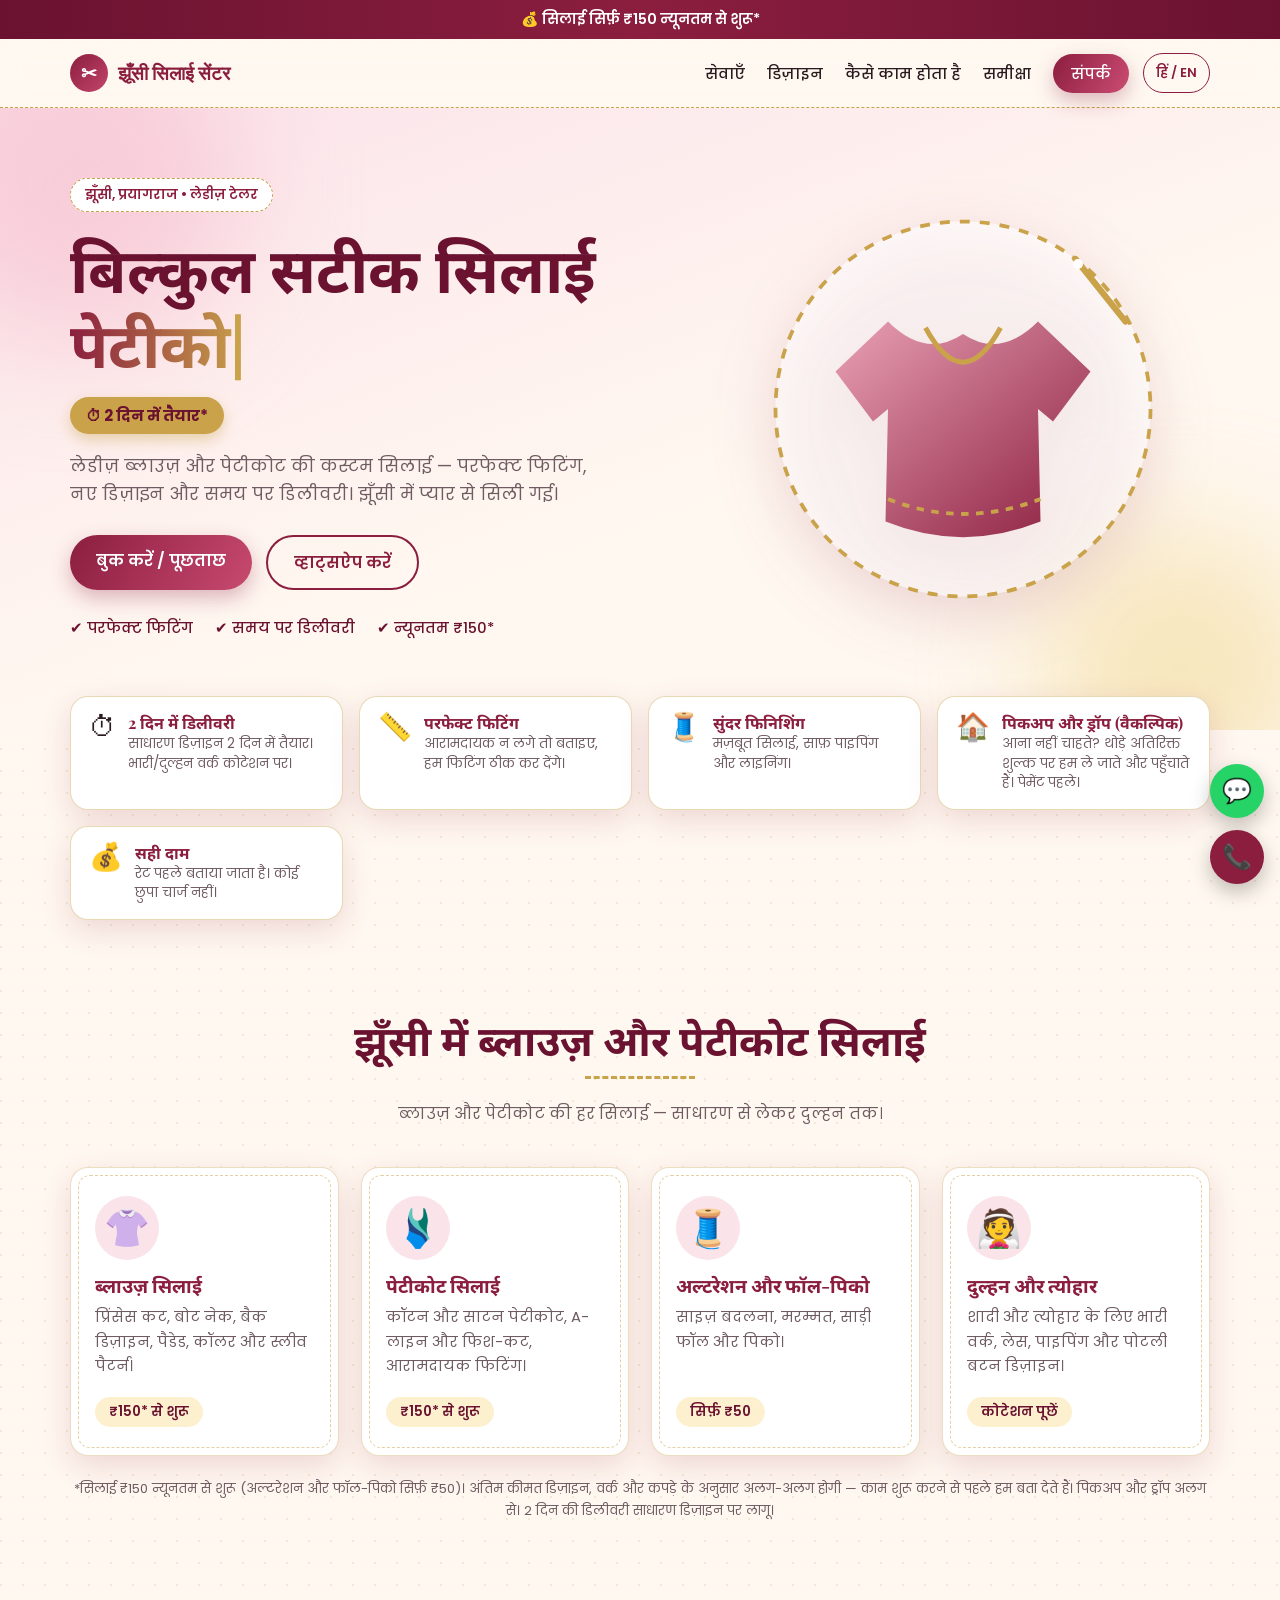
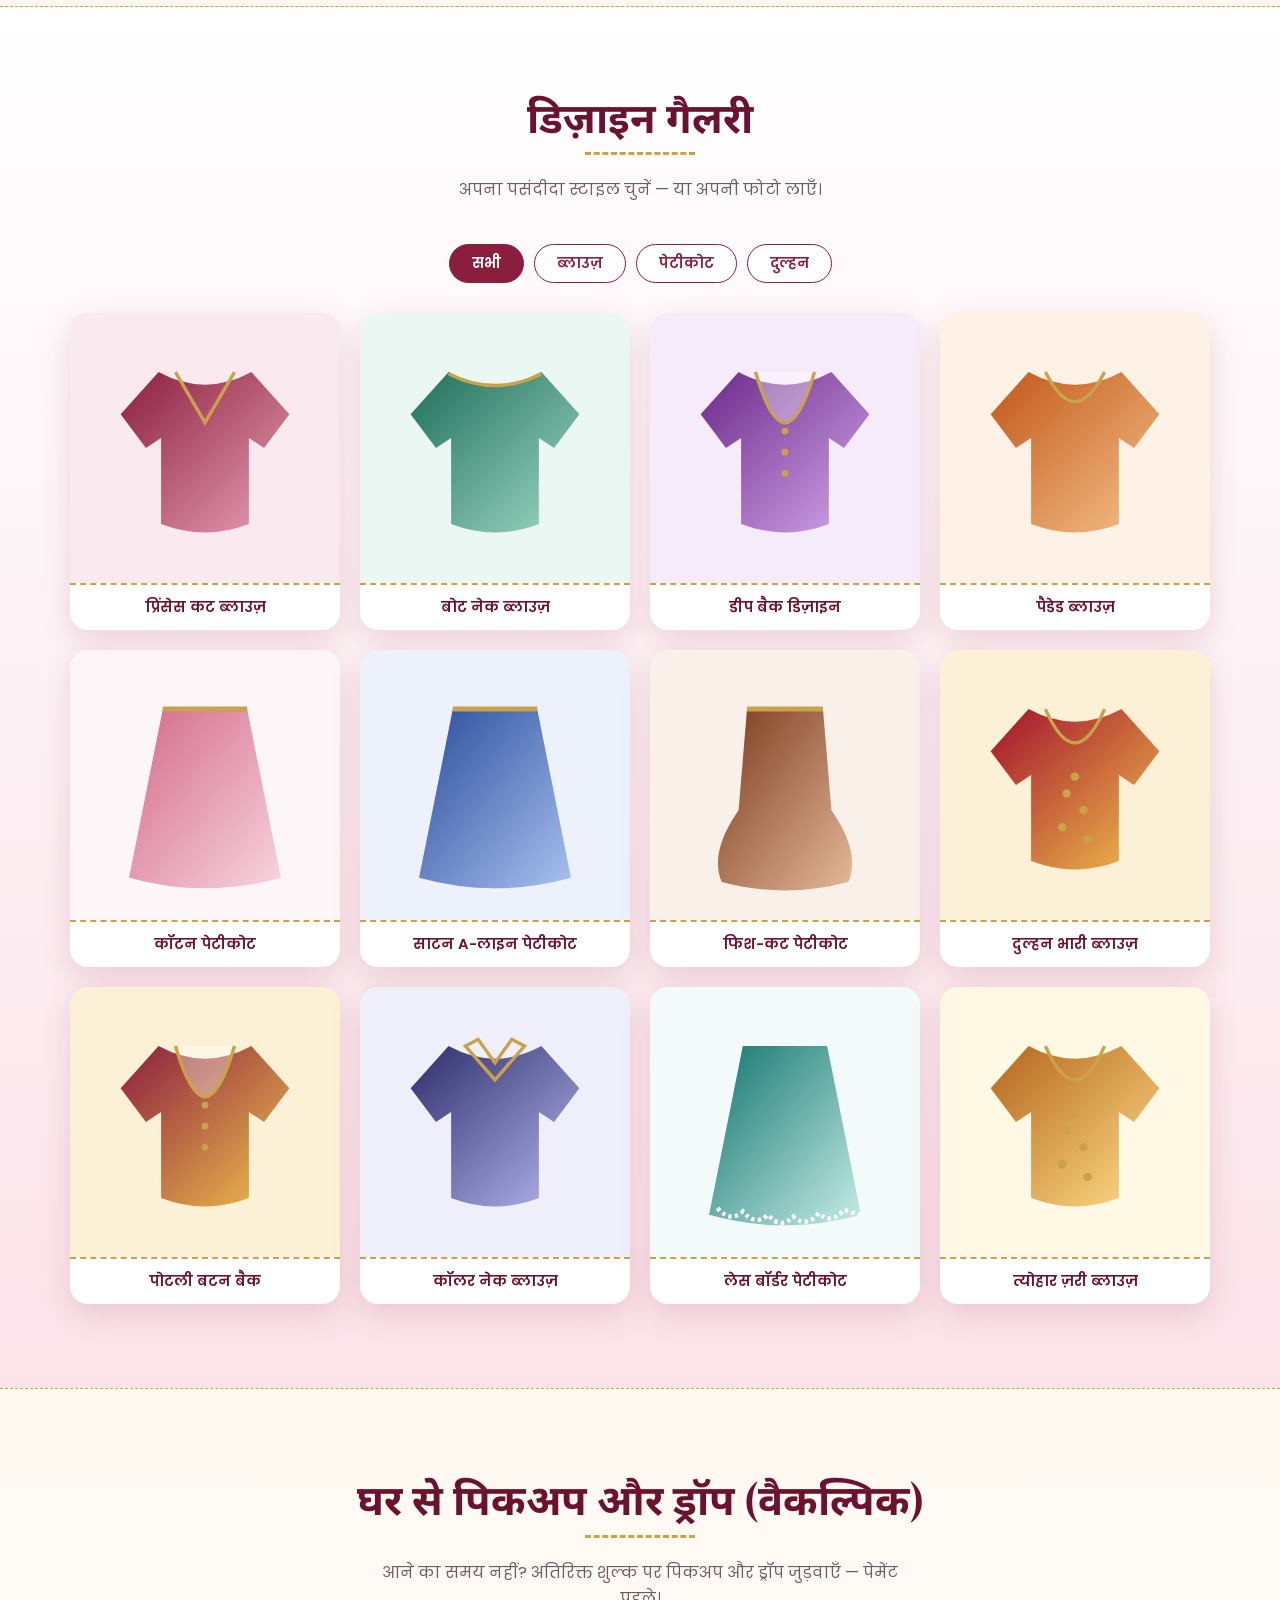
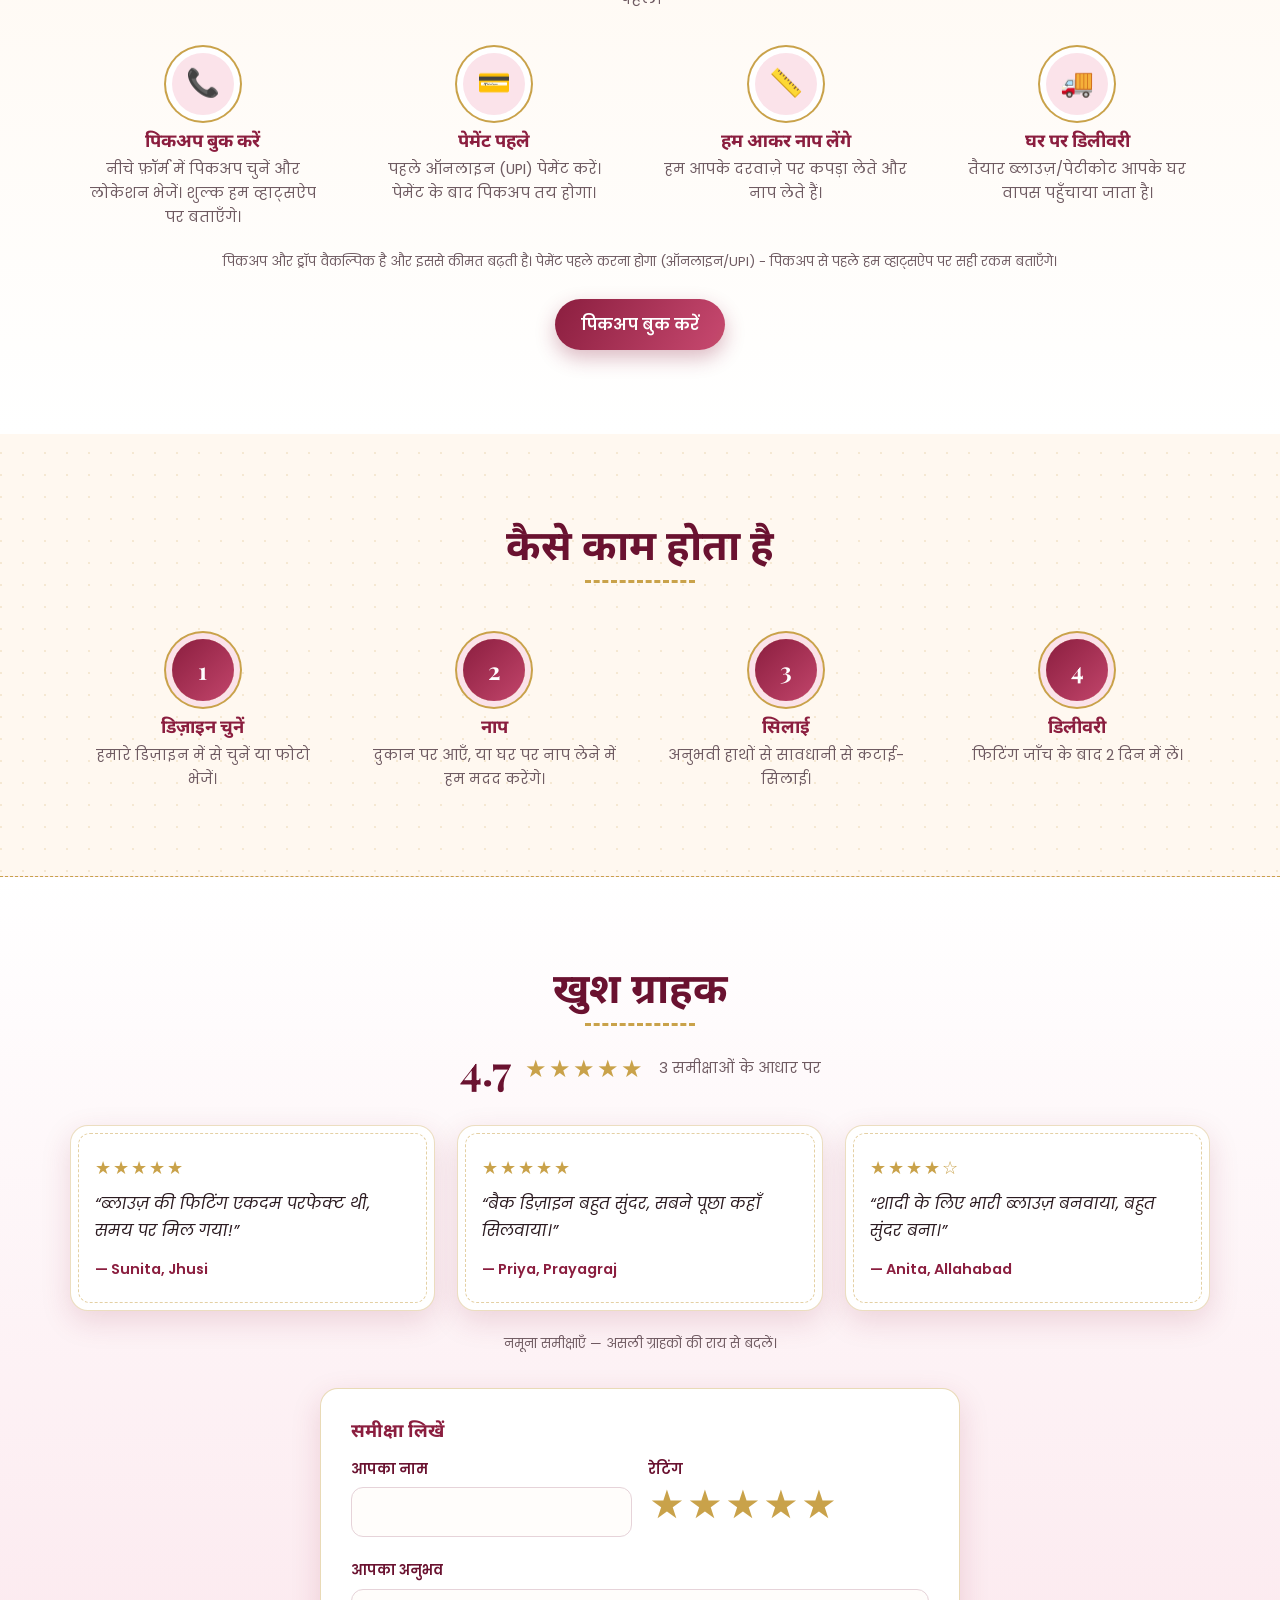
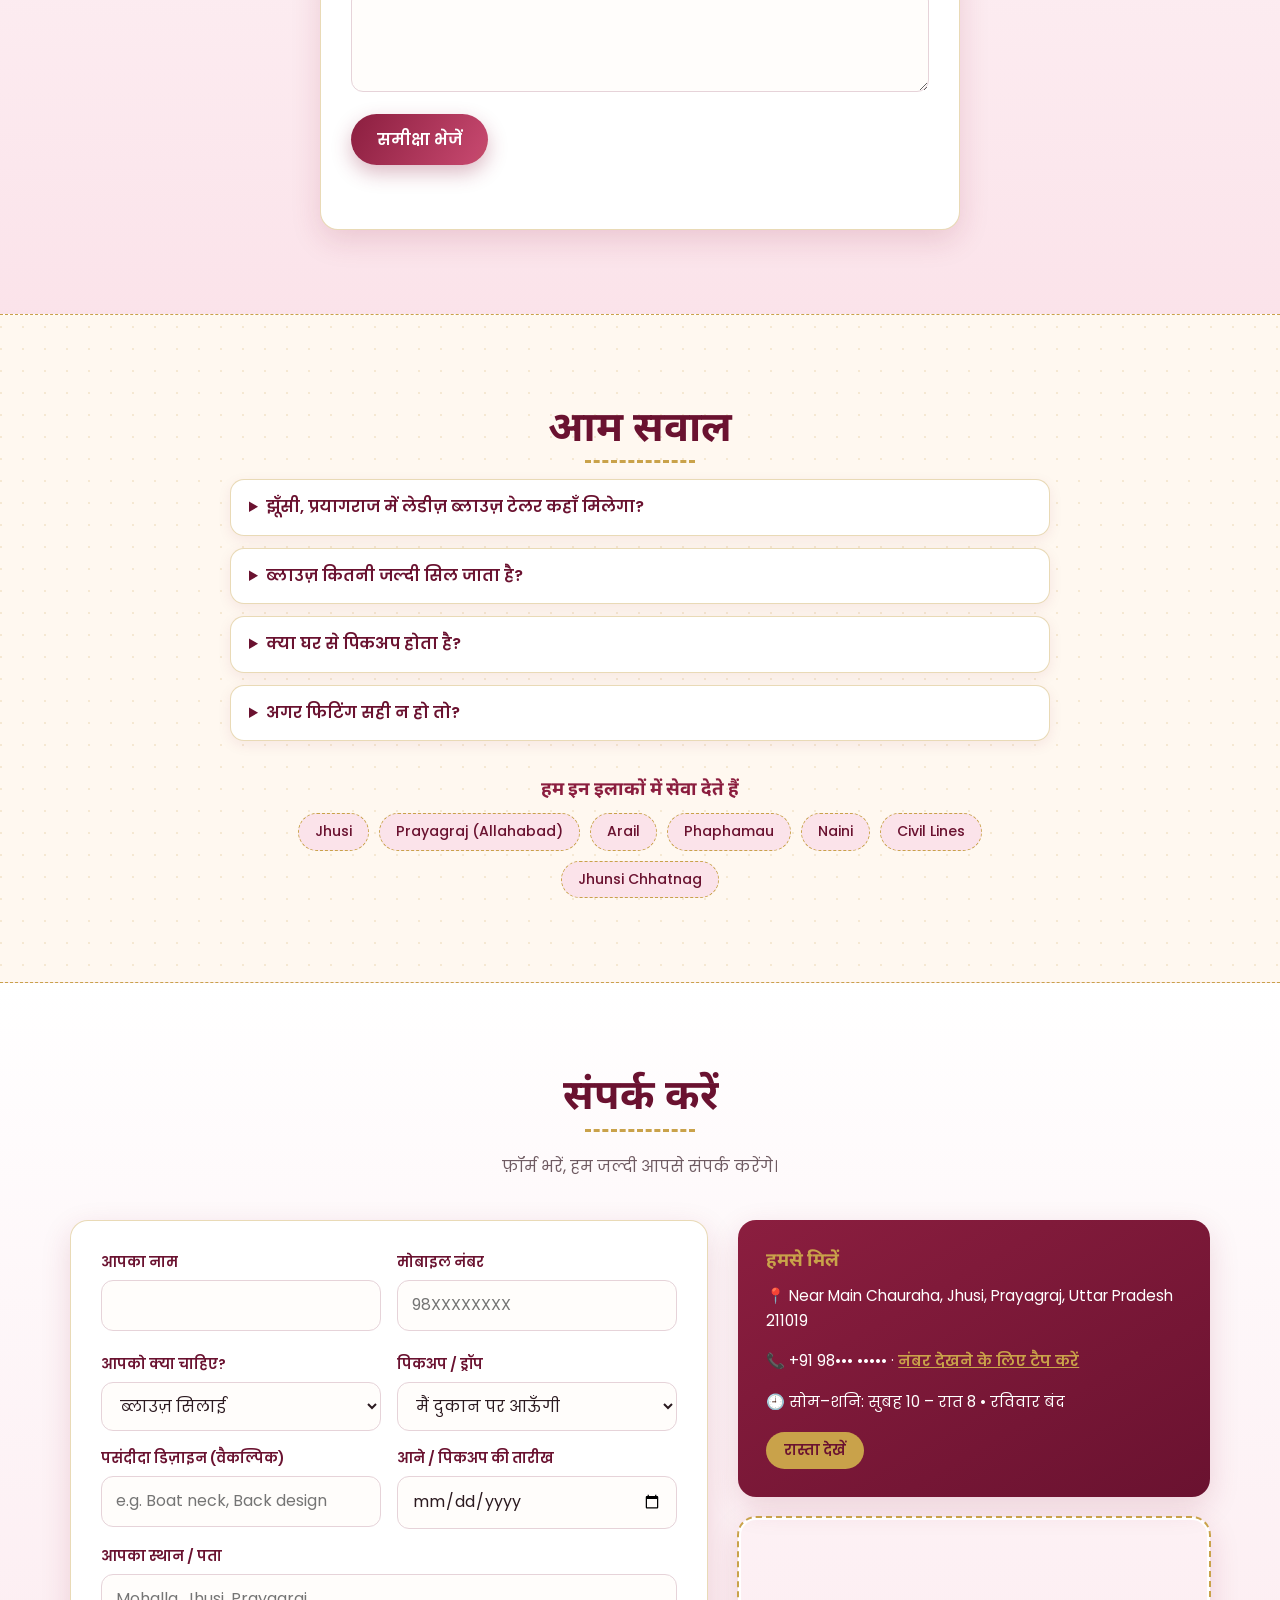
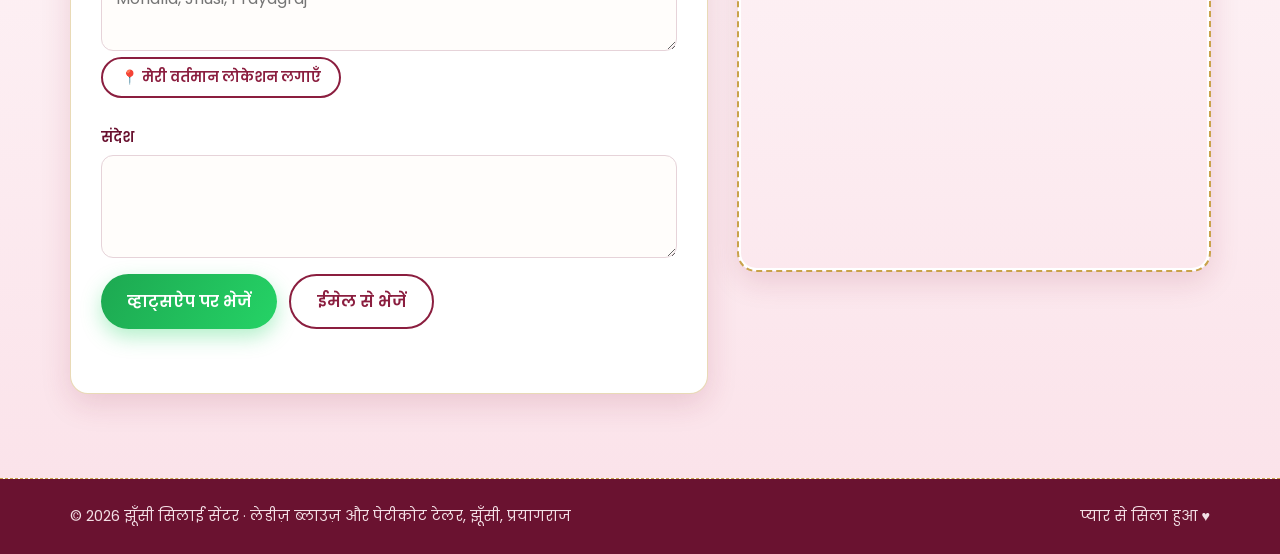
==== index.html @ 4e15ce43 "init" ====
<!doctype html>
<html lang="en">
<head>
<meta charset="utf-8">
<meta name="viewport" content="width=device-width, initial-scale=1">
<title>Ladies Blouse &amp; Petticoat Tailor in Jhusi, Prayagraj | 2-Day Delivery – Jhusi Silai Centre</title>
<meta name="description" content="Jhusi Silai Centre – ladies blouse and petticoat stitching in Jhusi, Prayagraj (Allahabad). Perfect fitting, latest designs, 2-day delivery on regular orders, optional home pickup and drop. झूँसी में ब्लाउज़ सिलाई।">
<meta name="keywords" content="ladies tailor Jhusi, blouse stitching Jhusi, petticoat stitching Prayagraj, silai centre Jhusi, blouse silai Prayagraj, झूँसी टेलर, ब्लाउज़ सिलाई प्रयागराज">
<!-- TODO: after hosting, replace https://YOUR-SITE.example with your real https address (here, in sitemap.xml, robots.txt and the JSON-LD below) -->
<link rel="canonical" href="https://YOUR-SITE.example/">
<link rel="alternate" hreflang="en" href="https://YOUR-SITE.example/">
<link rel="alternate" hreflang="hi" href="https://YOUR-SITE.example/">
<link rel="alternate" hreflang="x-default" href="https://YOUR-SITE.example/">
<meta name="geo.region" content="IN-UP">
<meta name="geo.placename" content="Jhusi, Prayagraj">
<meta name="geo.position" content="25.4358;81.9450">
<meta name="ICBM" content="25.4358, 81.9450">
<meta name="theme-color" content="#8b1e3f">
<meta property="og:type" content="website">
<meta property="og:locale" content="en_IN">
<meta property="og:title" content="Ladies Blouse &amp; Petticoat Tailor in Jhusi, Prayagraj – 2-Day Delivery">
<meta property="og:description" content="Perfect-fit blouse and petticoat stitching in Jhusi, Prayagraj. See designs and contact us.">
<meta property="og:url" content="https://YOUR-SITE.example/">
<meta name="twitter:card" content="summary">
<link rel="icon" href="data:image/svg+xml,%3Csvg xmlns='http://www.w3.org/2000/svg' viewBox='0 0 100 100'%3E%3Ctext y='.9em' font-size='90'%3E✂%3C/text%3E%3C/svg%3E">

<!-- Structured data for Google local results. Deliberately has NO phone number. Update address/geo/url. -->
<script type="application/ld+json">
{
  "@context": "https://schema.org",
  "@type": "Tailor",
  "name": "Jhusi Silai Centre",
  "description": "Ladies blouse and petticoat stitching, alteration and bridal blouses in Jhusi, Prayagraj. 2-day delivery on regular orders.",
  "url": "https://YOUR-SITE.example/",
  "address": {
    "@type": "PostalAddress",
    "streetAddress": "Near Main Chauraha, Jhusi",
    "addressLocality": "Prayagraj",
    "addressRegion": "Uttar Pradesh",
    "postalCode": "211019",
    "addressCountry": "IN"
  },
  "geo": { "@type": "GeoCoordinates", "latitude": 25.4358, "longitude": 81.9450 },
  "areaServed": ["Jhusi", "Prayagraj", "Allahabad", "Arail", "Phaphamau", "Naini"],
  "priceRange": "₹₹",
  "openingHoursSpecification": [{
    "@type": "OpeningHoursSpecification",
    "dayOfWeek": ["Monday", "Tuesday", "Wednesday", "Thursday", "Friday", "Saturday"],
    "opens": "10:00", "closes": "20:00"
  }],
  "makesOffer": [
    { "@type": "Offer", "itemOffered": { "@type": "Service", "name": "Ladies blouse stitching" } },
    { "@type": "Offer", "itemOffered": { "@type": "Service", "name": "Petticoat stitching" } },
    { "@type": "Offer", "itemOffered": { "@type": "Service", "name": "Blouse alteration" } }
  ]
}
</script>

<link rel="preconnect" href="https://fonts.googleapis.com">
<link rel="preconnect" href="https://fonts.gstatic.com" crossorigin>
<link href="https://fonts.googleapis.com/css2?family=Noto+Sans+Devanagari:wght@400;600;700&family=Playfair+Display:wght@600;700&family=Poppins:wght@400;500;600&display=swap" rel="stylesheet">
<link rel="stylesheet" href="css/style.css">
</head>
<body>

<div class="announce" id="announce" aria-live="polite"><span id="announceText"></span></div>

<header class="site-header" id="top">
  <div class="container nav">
    <a href="#top" class="brand"><span class="brand-icon">✂</span><span data-config="name">Jhusi Silai Centre</span></a>
    <nav class="menu" id="menu" aria-label="Main">
      <a href="#services" data-i18n="nav_services">Services</a>
      <a href="#designs" data-i18n="nav_designs">Designs</a>
      <a href="#process" data-i18n="nav_process">How it works</a>
      <a href="#reviews" data-i18n="nav_reviews">Reviews</a>
      <a href="#contact" class="btn btn-small" data-i18n="nav_contact">Contact</a>
    </nav>
    <button class="lang-toggle" id="langToggle" aria-label="Change language">हिं / EN</button>
    <button class="burger" id="burger" aria-label="Menu" aria-expanded="false"><span></span><span></span><span></span></button>
  </div>
</header>

<main>
<!-- HERO -->
<section class="hero">
  <div class="blob b1"></div><div class="blob b2"></div>
  <div class="container hero-grid">
    <div class="hero-text reveal">
      <p class="eyebrow" data-i18n="hero_eyebrow">Jhusi, Prayagraj • Ladies Tailor</p>
      <h1><span data-i18n="hero_title">Perfectly stitched</span><br><span class="typed-wrap"><span id="typed" class="typed"></span><span class="caret">|</span></span></h1>
      <p class="badge" data-i18n="hero_badge">⏱ Ready in 2 days*</p>
      <p class="lead" data-i18n="hero_lead">Custom ladies blouses and petticoats with perfect fitting, trendy designs and on-time delivery — stitched with love in Jhusi.</p>
      <div class="cta-row">
        <a href="#contact" class="btn" data-i18n="cta_enquire">Book / Enquire</a>
        <a href="#contact" class="btn btn-ghost" data-wa data-i18n="cta_wa">WhatsApp us</a>
      </div>
      <ul class="trust">
        <li>✔ <span data-i18n="trust1">Perfect fitting</span></li>
        <li>✔ <span data-i18n="trust2">On-time delivery</span></li>
        <li>✔ <span data-i18n="trust3">Minimum ₹150*</span></li>
      </ul>
    </div>
    <div class="hero-art reveal" aria-hidden="true">
      <svg viewBox="0 0 320 320" class="hero-svg">
        <defs><linearGradient id="hg" x1="0" y1="0" x2="1" y2="1"><stop offset="0" stop-color="#e8a0b4"/><stop offset="1" stop-color="#8b1e3f"/></linearGradient></defs>
        <circle cx="160" cy="160" r="150" fill="#fff" opacity=".6"/>
        <circle cx="160" cy="160" r="150" fill="none" stroke="#c9a24a" stroke-width="3" stroke-dasharray="8 8"/>
        <path d="M100 90 Q130 120 160 100 Q190 120 220 90 L262 130 L232 170 L220 160 L222 250 Q160 275 98 250 L100 160 L88 170 L58 130 Z" fill="url(#hg)"/>
        <path d="M130 95 Q160 150 190 95" fill="none" stroke="#c9a24a" stroke-width="4"/>
        <path d="M100 232 Q160 256 222 232" fill="none" stroke="#c9a24a" stroke-width="3" stroke-dasharray="6 6"/>
        <g class="needle"><line x1="250" y1="40" x2="290" y2="90" stroke="#c9a24a" stroke-width="5" stroke-linecap="round"/><circle cx="252" cy="44" r="4" fill="#fff"/></g>
      </svg>
    </div>
  </div>
</section>

<!-- PROMISES -->
<section class="promises" aria-label="Our promises">
  <div class="container">
    <div class="promise-grid" id="promiseGrid"></div>
  </div>
</section>

<!-- SERVICES -->
<section id="services" class="section">
  <div class="container">
    <h2 class="section-title reveal" data-i18n="services_title">Blouse &amp; Petticoat Stitching in Jhusi</h2>
    <p class="section-sub reveal" data-i18n="services_sub">Everything for your blouse and petticoat — from simple to bridal.</p>
    <div class="cards" id="servicesGrid"></div>
    <p class="note reveal" data-i18n="price_note">*Indicative prices; final price depends on design and fabric. 2-day delivery applies to regular designs.</p>
  </div>
</section>

<!-- DESIGNS -->
<section id="designs" class="section alt">
  <div class="container">
    <h2 class="section-title reveal" data-i18n="designs_title">Design Showcase</h2>
    <p class="section-sub reveal" data-i18n="designs_sub">Pick a style you love — or bring your own picture.</p>
    <div class="filters reveal" role="tablist">
      <button class="chip active" data-filter="all" data-i18n="f_all">All</button>
      <button class="chip" data-filter="blouse" data-i18n="f_blouse">Blouse</button>
      <button class="chip" data-filter="petticoat" data-i18n="f_petti">Petticoat</button>
      <button class="chip" data-filter="bridal" data-i18n="f_bridal">Bridal</button>
    </div>
    <div class="gallery" id="gallery"></div>
  </div>
</section>

<!-- PICKUP & DROP -->
<section id="pickup-section" class="section pickup-sec">
  <div class="container">
    <h2 class="section-title reveal" data-i18n="pickup_title">Pickup &amp; Drop at Your Home (Optional)</h2>
    <p class="section-sub reveal" data-i18n="pickup_sub">No time to visit? Add pickup &amp; drop for an extra charge — payment first.</p>
    <div class="steps" id="pickupSteps"></div>
    <p class="note reveal" id="pickupNote"></p>
    <p class="center reveal"><a href="#contact" class="btn" data-pickup-cta data-i18n="pickup_cta">Book pickup</a></p>
  </div>
</section>

<!-- PROCESS -->
<section id="process" class="section">
  <div class="container">
    <h2 class="section-title reveal" data-i18n="process_title">How it works</h2>
    <div class="steps">
      <div class="step reveal"><span>1</span><h3 data-i18n="p1_t">Choose design</h3><p data-i18n="p1_d">Select from our designs or share a photo.</p></div>
      <div class="step reveal"><span>2</span><h3 data-i18n="p2_t">Measurement</h3><p data-i18n="p2_d">Visit us, or we guide you for home measurement.</p></div>
      <div class="step reveal"><span>3</span><h3 data-i18n="p3_t">Stitching</h3><p data-i18n="p3_d">Careful cutting and stitching by experienced hands.</p></div>
      <div class="step reveal"><span>4</span><h3 data-i18n="p4_t">Delivery</h3><p data-i18n="p4_d">Collect in 2 days after a final fitting check.</p></div>
    </div>
  </div>
</section>

<!-- REVIEWS -->
<section id="reviews" class="section alt">
  <div class="container">
    <h2 class="section-title reveal" data-i18n="reviews_title">Happy Customers</h2>
    <div class="rating-summary reveal" id="ratingSummary" aria-live="polite"></div>
    <div class="cards three" id="reviewsGrid"></div>
    <p class="note reveal" id="sampleNote" data-i18n="sample_note">Sample reviews — replace with real customer feedback.</p>

    <form id="reviewForm" class="form review-form reveal" novalidate>
      <h3 class="full" data-i18n="rv_title">Write a review</h3>
      <div class="field"><label for="rvName" data-i18n="l_name">Your name</label><input id="rvName" name="name" autocomplete="name"><small class="err"></small></div>
      <div class="field"><span class="lbl" id="rvRatingLbl" data-i18n="rv_rating">Rating</span>
        <div class="star-input" role="radiogroup" aria-labelledby="rvRatingLbl">
          <input type="radio" name="rating" id="st5" value="5" checked><label for="st5" title="5">★</label>
          <input type="radio" name="rating" id="st4" value="4"><label for="st4" title="4">★</label>
          <input type="radio" name="rating" id="st3" value="3"><label for="st3" title="3">★</label>
          <input type="radio" name="rating" id="st2" value="2"><label for="st2" title="2">★</label>
          <input type="radio" name="rating" id="st1" value="1"><label for="st1" title="1">★</label>
        </div></div>
      <div class="field full"><label for="rvText" data-i18n="rv_text">Your experience</label><textarea id="rvText" name="text" rows="3"></textarea><small class="err"></small></div>
      <input class="hp" type="text" name="website" tabindex="-1" autocomplete="off" aria-hidden="true">
      <div class="form-actions full"><button type="submit" class="btn" data-i18n="rv_send">Submit review</button></div>
      <p class="status full" id="rvStatus" role="status" aria-live="polite"></p>
    </form>
  </div>
</section>

<!-- FAQ + AREAS -->
<section id="faq" class="section">
  <div class="container narrow">
    <h2 class="section-title reveal" data-i18n="faq_title">Common Questions</h2>
    <div id="faqList"></div>
    <h3 class="areas-title reveal" data-i18n="areas_title">Areas we serve</h3>
    <div class="areas" id="areas"></div>
  </div>
</section>

<!-- CONTACT -->
<section id="contact" class="section alt">
  <div class="container">
    <h2 class="section-title reveal" data-i18n="contact_title">Contact Us</h2>
    <p class="section-sub reveal" data-i18n="contact_sub">Fill the form and we will get back to you quickly.</p>
    <div class="contact-grid">
      <form id="enquiry" class="form reveal" novalidate>
        <div class="field"><label for="name" data-i18n="l_name">Your name</label><input id="name" name="name" required autocomplete="name"><small class="err"></small></div>
        <div class="field"><label for="phone" data-i18n="l_phone">Mobile number</label><input id="phone" name="phone" type="tel" inputmode="numeric" maxlength="10" placeholder="98XXXXXXXX" required autocomplete="tel-national"><small class="err"></small></div>
        <div class="field"><label for="service" data-i18n="l_service">What do you need?</label>
          <select id="service" name="service">
            <option value="Blouse" data-i18n="o_blouse">Blouse stitching</option>
            <option value="Petticoat" data-i18n="o_petti">Petticoat stitching</option>
            <option value="Blouse + Petticoat" data-i18n="o_both">Blouse + Petticoat</option>
            <option value="Alteration" data-i18n="o_alt">Alteration</option>
            <option value="Bridal" data-i18n="o_bridal">Bridal / Festive</option>
          </select></div>
        <div class="field"><label for="pickup" data-i18n="l_pickup">Pickup / drop</label>
          <select id="pickup" name="pickup">
            <option value="Visit the shop" data-i18n="pk_shop">I will visit the shop</option>
            <option value="Pickup & drop at home" data-i18n="pk_home">Pickup &amp; drop at my home (extra charge)</option>
          </select>
          <small class="hint pk-notice" id="pkNotice" data-i18n="pk_notice" hidden></small></div>
        <div class="field"><label for="design" data-i18n="l_design">Design you like (optional)</label><input id="design" name="design" placeholder="e.g. Boat neck, Back design"></div>
        <div class="field"><label for="date" data-i18n="l_date">Preferred visit / pickup date</label><input id="date" name="date" type="date"></div>
        <div class="field full"><label for="address" data-i18n="l_addr">Your location / address</label>
          <textarea id="address" name="address" rows="2" placeholder="Mohalla, Jhusi, Prayagraj"></textarea>
          <button type="button" class="btn btn-ghost btn-small" id="geoBtn" data-i18n="geo_btn">📍 Use my current location</button>
          <small id="geoStatus" class="hint"></small><small class="err"></small></div>
        <div class="field full"><label for="msg" data-i18n="l_msg">Message</label><textarea id="msg" name="message" rows="3"></textarea></div>
        <input class="hp" type="text" name="website" tabindex="-1" autocomplete="off" aria-hidden="true">
        <div class="form-actions full">
          <button type="button" class="btn wa" id="sendWa" data-i18n="send_wa">Send on WhatsApp</button>
          <button type="submit" class="btn btn-ghost" id="sendMail" data-i18n="send_mail">Send by Email</button>
        </div>
        <p id="formStatus" class="status" role="status" aria-live="polite"></p>
      </form>

      <aside class="info reveal">
        <div class="info-card">
          <h3 data-i18n="visit_us">Visit us</h3>
          <p>📍 <span data-config="address"></span></p>
          <p>📞 <button type="button" class="reveal-btn" id="revealBtn"><span id="phoneMask"></span> · <u data-i18n="tap_reveal">Tap to reveal</u></button></p>
          <p id="revealed" hidden></p>
          <p>🕘 <span data-i18n="hours">Mon–Sat: 10 AM – 8 PM • Sunday closed</span></p>
          <a class="btn btn-small" data-config-dir target="_blank" rel="noopener" href="#" data-i18n="directions">Get directions</a>
        </div>
        <div class="map"><iframe id="mapFrame" title="Map of Jhusi, Prayagraj" loading="lazy" referrerpolicy="no-referrer-when-downgrade" allowfullscreen></iframe></div>
      </aside>
    </div>
  </div>
</section>
</main>

<footer class="footer">
  <div class="container foot">
    <p>© <span id="year"></span> <span data-config="name">Jhusi Silai Centre</span> · <span data-i18n="foot_loc">Ladies blouse &amp; petticoat tailor, Jhusi, Prayagraj</span></p>
    <p data-i18n="foot_tag">Stitched with love ♥</p>
  </div>
</footer>

<div class="float-actions">
  <a href="#contact" data-wa class="fab fab-wa" aria-label="WhatsApp"><span aria-hidden="true">💬</span><b class="fab-t" data-i18n="fab_wa">WhatsApp</b></a>
  <a href="#contact" data-tel class="fab fab-call" aria-label="Call"><span aria-hidden="true">📞</span><b class="fab-t" data-i18n="fab_call">Call</b></a>
</div>

<div class="lightbox" id="lightbox" aria-hidden="true"><button class="lb-close" aria-label="Close">×</button><div class="lb-body" id="lbBody"></div><p id="lbCap"></p><a href="#contact" class="btn" id="lbCta" data-i18n="lb_cta">I want this design</a></div>

<script src="content.js"></script>
<script src="js/i18n.js"></script>
<script src="js/main.js"></script>
</body>
</html>
---- css/style.css ----
:root{
  --maroon:#8b1e3f; --maroon-d:#6a1230; --gold:#c9a24a; --cream:#fff8f0; --pink:#fbe3ea; --ink:#2b1a20; --muted:#6f5b62; --card:#fff;
  --shadow:0 10px 30px rgba(139,30,63,.15); --r:18px;
}
*{box-sizing:border-box;margin:0;padding:0}
html{scroll-behavior:smooth;scroll-padding-top:76px}
body{font-family:'Poppins','Noto Sans Devanagari',sans-serif;color:var(--ink);background:var(--cream);line-height:1.65;overflow-x:hidden;
  background-image:radial-gradient(circle at 1px 1px,rgba(201,162,74,.18) 1px,transparent 0);background-size:22px 22px}
h1,h2,h3{font-family:'Playfair Display','Noto Sans Devanagari',serif;line-height:1.2}
a{color:var(--maroon)}
.container{width:min(1140px,100% - 32px);margin-inline:auto}
img,svg{max-width:100%}

/* header */
.site-header{position:sticky;top:0;z-index:50;background:rgba(255,248,240,.75);backdrop-filter:blur(14px);-webkit-backdrop-filter:blur(14px);border-bottom:1px dashed var(--gold)}
.nav{display:flex;align-items:center;gap:14px;height:68px}
.brand{display:flex;align-items:center;gap:10px;text-decoration:none;font-family:'Playfair Display',serif;font-weight:700;font-size:1.2rem;color:var(--maroon);margin-right:auto}
.brand-icon{display:grid;place-items:center;width:38px;height:38px;border-radius:50%;background:linear-gradient(135deg,var(--maroon),#c2456b);color:#fff;transition:transform .6s}
.brand:hover .brand-icon{transform:rotate(360deg)}
.menu{display:flex;align-items:center;gap:22px}
.menu a{text-decoration:none;color:var(--ink);font-weight:500;font-size:.95rem;position:relative}
.menu a:not(.btn)::after{content:"";position:absolute;left:0;bottom:-4px;height:2px;width:0;background:var(--gold);transition:width .3s}
.menu a:not(.btn):hover::after{width:100%}
.lang-toggle{border:1.5px solid var(--maroon);background:transparent;color:var(--maroon);font:600 .8rem 'Poppins',sans-serif;padding:6px 12px;border-radius:99px;cursor:pointer;transition:.25s}
.lang-toggle:hover{background:var(--maroon);color:#fff}
.burger{display:none;background:none;border:0;width:40px;height:40px;cursor:pointer;flex-direction:column;justify-content:center;gap:5px;align-items:center}
.burger span{width:24px;height:2.5px;background:var(--maroon);border-radius:2px}

/* buttons */
.btn{display:inline-block;border:0;cursor:pointer;text-decoration:none;font:600 1rem 'Poppins','Noto Sans Devanagari',sans-serif;color:#fff;padding:13px 26px;border-radius:99px;
  background:linear-gradient(120deg,var(--maroon),#c2456b,var(--gold),var(--maroon));background-size:300% 100%;box-shadow:0 8px 20px rgba(139,30,63,.3);transition:transform .25s,background-position .6s,box-shadow .25s}
.btn:hover{transform:translateY(-3px);background-position:100% 0;box-shadow:0 12px 26px rgba(139,30,63,.38)}
.btn:focus-visible,.chip:focus-visible,.tile:focus-visible,input:focus-visible,select:focus-visible,textarea:focus-visible{outline:3px solid var(--gold);outline-offset:2px}
.btn-small{padding:8px 18px;font-size:.88rem}
.btn-ghost{background:transparent;color:var(--maroon);border:2px solid var(--maroon);box-shadow:none}
.btn-ghost:hover{background:var(--maroon);color:#fff}
.btn.wa{background:linear-gradient(120deg,#1da851,#25d366);box-shadow:0 8px 20px rgba(37,211,102,.35)}

/* hero */
.hero{position:relative;padding:70px 0 90px;overflow:hidden;background:linear-gradient(160deg,var(--pink),var(--cream) 60%)}
.blob{position:absolute;border-radius:50%;filter:blur(60px);opacity:.5;animation:float 9s ease-in-out infinite}
.b1{width:320px;height:320px;background:#f4b4c8;top:-80px;left:-80px}
.b2{width:280px;height:280px;background:#f0d58a;bottom:-80px;right:-40px;animation-delay:-4s}
.hero-grid{position:relative;display:grid;grid-template-columns:1.1fr .9fr;gap:40px;align-items:center}
.eyebrow{display:inline-block;background:#fff;border:1px dashed var(--gold);color:var(--maroon);font-weight:600;font-size:.82rem;padding:5px 14px;border-radius:99px;margin-bottom:18px}
.hero h1{font-size:clamp(2.2rem,5.5vw,3.9rem);color:var(--maroon-d)}
.typed-wrap{background:linear-gradient(90deg,var(--maroon),var(--gold));-webkit-background-clip:text;background-clip:text;color:transparent;display:inline-block;min-height:1.25em}
.caret{color:var(--gold);animation:blink 1s steps(1) infinite;-webkit-text-fill-color:var(--gold)}
.lead{margin:18px 0 26px;color:var(--muted);font-size:1.08rem;max-width:520px}
.cta-row{display:flex;flex-wrap:wrap;gap:14px}
.trust{list-style:none;display:flex;flex-wrap:wrap;gap:8px 22px;margin-top:26px;font-size:.92rem;font-weight:500;color:var(--maroon-d)}
.hero-art{display:grid;place-items:center}
.hero-svg{width:min(400px,100%);filter:drop-shadow(0 20px 30px rgba(139,30,63,.25));animation:float 6s ease-in-out infinite}
.needle{transform-origin:270px 65px;animation:stitch 2.4s ease-in-out infinite}

/* sections */
.section{padding:84px 0}
.section.alt{background:linear-gradient(180deg,#fff,var(--pink));border-block:1px dashed var(--gold)}
.section-title{font-size:clamp(1.8rem,4vw,2.6rem);text-align:center;color:var(--maroon-d);position:relative;padding-bottom:16px}
.section-title::after{content:"";display:block;width:110px;margin:12px auto 0;border-top:3px dashed var(--gold)}
.section-sub{text-align:center;color:var(--muted);margin:6px auto 40px;max-width:560px}
.note{text-align:center;color:var(--muted);font-size:.82rem;margin-top:22px}

.cards{display:grid;grid-template-columns:repeat(auto-fit,minmax(230px,1fr));gap:22px}
.cards.three{grid-template-columns:repeat(auto-fit,minmax(260px,1fr));margin-top:36px}
.card{background:var(--card);border-radius:var(--r);padding:28px 24px;box-shadow:var(--shadow);border:1px solid rgba(201,162,74,.35);transition:transform .35s,box-shadow .35s;position:relative}
.card::before{content:"";position:absolute;inset:7px;border:1.5px dashed rgba(201,162,74,.5);border-radius:calc(var(--r) - 6px);pointer-events:none}
.card:hover{transform:translateY(-8px) rotate(-.6deg);box-shadow:0 18px 40px rgba(139,30,63,.25)}
.card-ico{font-size:2.3rem;width:64px;height:64px;display:grid;place-items:center;border-radius:50%;background:var(--pink);margin-bottom:14px}
.card h3{font-size:1.2rem;color:var(--maroon);margin-bottom:8px}
.card p{color:var(--muted);font-size:.93rem}
.price{display:inline-block;margin-top:14px;font-weight:600;color:var(--maroon-d);background:#fdf0cf;padding:4px 14px;border-radius:99px;font-size:.85rem}
.quote p{font-style:italic;color:var(--ink);font-size:1rem}
.quote cite{display:block;margin-top:14px;color:var(--maroon);font-weight:600;font-style:normal;font-size:.9rem}

/* gallery */
.filters{display:flex;justify-content:center;flex-wrap:wrap;gap:10px;margin-bottom:30px}
.chip{border:1.5px solid var(--maroon);background:#fff;color:var(--maroon);padding:8px 22px;border-radius:99px;font:600 .9rem 'Poppins','Noto Sans Devanagari',sans-serif;cursor:pointer;transition:.25s}
.chip:hover{transform:translateY(-2px)}
.chip.active{background:var(--maroon);color:#fff}
.gallery{display:grid;grid-template-columns:repeat(auto-fill,minmax(220px,1fr));gap:20px}
.tile{border:0;background:#fff;border-radius:var(--r);overflow:hidden;cursor:pointer;box-shadow:var(--shadow);padding:0;text-align:center;transition:transform .35s,box-shadow .35s;font-family:inherit}
.tile:hover{transform:translateY(-8px) scale(1.03);box-shadow:0 20px 40px rgba(139,30,63,.28)}
.tile.hide{display:none}
.art{overflow:hidden;aspect-ratio:1}
.art svg{width:100%;height:100%;display:block;transition:transform .5s}
.tile:hover .art svg{transform:scale(1.12) rotate(2deg)}
.cap{display:block;padding:12px 10px;font-weight:600;font-size:.92rem;color:var(--maroon-d);border-top:2px dashed var(--gold)}

.steps{display:grid;grid-template-columns:repeat(auto-fit,minmax(220px,1fr));gap:26px;margin-top:40px;counter-reset:s}
.step{text-align:center;padding:0 10px;position:relative}
.step span{display:grid;place-items:center;margin:0 auto 14px;width:62px;height:62px;border-radius:50%;background:linear-gradient(135deg,var(--maroon),#c2456b);color:#fff;font:700 1.5rem 'Playfair Display',serif;box-shadow:0 0 0 6px var(--pink),0 0 0 8px var(--gold)}
.step h3{color:var(--maroon);font-size:1.15rem;margin-bottom:6px}
.step p{color:var(--muted);font-size:.92rem}

/* contact */
.contact-grid{display:grid;grid-template-columns:1.15fr .85fr;gap:30px;align-items:start}
.form{display:grid;grid-template-columns:1fr 1fr;gap:16px;background:#fff;padding:30px;border-radius:var(--r);box-shadow:var(--shadow);border:1px solid rgba(201,162,74,.4)}
.field{display:flex;flex-direction:column;gap:6px;min-width:0}
.full{grid-column:1/-1}
label{font-weight:600;font-size:.88rem;color:var(--maroon-d)}
input,select,textarea{font:inherit;padding:11px 14px;border:1.5px solid #e6d3d9;border-radius:12px;background:#fffdfb;color:var(--ink);transition:border-color .2s,box-shadow .2s;width:100%}
input:focus,select:focus,textarea:focus{border-color:var(--maroon);box-shadow:0 0 0 4px rgba(139,30,63,.12);outline:none}
.field.bad input{border-color:#c0392b}
.err{color:#c0392b;font-size:.78rem;min-height:0}
.hint{color:var(--muted);font-size:.78rem;word-break:break-all}
#geoBtn{align-self:flex-start}
.form-actions{display:flex;flex-wrap:wrap;gap:12px}
.status{grid-column:1/-1;font-weight:500;font-size:.92rem;min-height:1.2em}
.status.ok{color:#1b7a3d}.status.bad{color:#c0392b}
.info{display:grid;gap:20px}
.info-card{background:linear-gradient(150deg,var(--maroon),var(--maroon-d));color:#fff;border-radius:var(--r);padding:28px;box-shadow:var(--shadow)}
.info-card h3{margin-bottom:12px;color:var(--gold)}
.info-card p{margin-bottom:8px;font-size:.95rem}
.info-card a{color:#fff}
.info-card .btn{margin-top:10px;background:var(--gold);color:var(--maroon-d);box-shadow:none}
.map{border-radius:var(--r);overflow:hidden;box-shadow:var(--shadow);border:3px solid #fff;outline:2px dashed var(--gold);outline-offset:-1px;aspect-ratio:4/3}
.map iframe{width:100%;height:100%;border:0}

.footer{background:var(--maroon-d);color:#f3dfe5;padding:26px 0;font-size:.9rem}
.foot{display:flex;flex-wrap:wrap;justify-content:space-between;gap:8px}

/* floating buttons */
.float-actions{position:fixed;right:16px;bottom:16px;display:flex;flex-direction:column;gap:12px;z-index:40}
.fab{width:54px;height:54px;border-radius:50%;display:grid;place-items:center;font-size:1.5rem;text-decoration:none;box-shadow:0 8px 20px rgba(0,0,0,.25);transition:transform .25s}
.fab:hover{transform:scale(1.12)}
.fab-wa{background:#25d366;animation:pulse 2.2s infinite}
.fab-call{background:var(--maroon)}

/* lightbox */
.lightbox{position:fixed;inset:0;z-index:100;background:rgba(43,26,32,.82);display:none;flex-direction:column;align-items:center;justify-content:center;gap:14px;padding:20px;backdrop-filter:blur(6px)}
.lightbox.open{display:flex;animation:fade .25s}
.lb-body{width:min(420px,86vw);aspect-ratio:1;border-radius:var(--r);overflow:hidden;border:4px solid #fff;background:#fff;animation:pop .3s}
.lb-body svg{width:100%;height:100%}
#lbCap{color:#fff;font-weight:600;font-size:1.1rem}
.lb-close{position:absolute;top:16px;right:20px;font-size:2.4rem;line-height:1;background:none;border:0;color:#fff;cursor:pointer}

/* reveal */
.reveal{opacity:0;transform:translateY(28px);transition:opacity .7s ease,transform .7s ease}
.reveal.in{opacity:1;transform:none}

@keyframes float{50%{transform:translateY(-16px)}}
@keyframes blink{50%{opacity:0}}
@keyframes stitch{0%,100%{transform:rotate(0) translate(0)}50%{transform:rotate(-10deg) translate(-14px,14px)}}
@keyframes pulse{0%{box-shadow:0 0 0 0 rgba(37,211,102,.6)}70%{box-shadow:0 0 0 16px rgba(37,211,102,0)}100%{box-shadow:0 0 0 0 rgba(37,211,102,0)}}
@keyframes fade{from{opacity:0}}
@keyframes pop{from{transform:scale(.85);opacity:0}}

@media (max-width:860px){
  .hero-grid,.contact-grid{grid-template-columns:1fr}
  .hero-art{order:-1}.hero-svg{width:min(260px,70%)}
  .hero{padding:40px 0 60px}
  .burger{display:flex}
  .menu{position:absolute;top:68px;left:0;right:0;flex-direction:column;gap:0;background:var(--cream);border-bottom:2px dashed var(--gold);max-height:0;overflow:hidden;transition:max-height .35s;padding:0 20px}
  .menu.open{max-height:360px;padding:12px 20px 20px}
  .menu a{padding:10px 0;width:100%}
  .menu .btn{text-align:center;margin-top:6px}
  .section{padding:60px 0}
}
@media (max-width:560px){
  .form{grid-template-columns:1fr;padding:22px}
  .gallery{grid-template-columns:repeat(2,1fr);gap:12px}
  .cap{font-size:.8rem}
  .brand{font-size:1.02rem}
}
@media (prefers-reduced-motion:reduce){
  *,*::before,*::after{animation:none!important;transition:none!important;scroll-behavior:auto!important}
  .reveal{opacity:1;transform:none}
}

/* ===== v2 additions ===== */
.announce{background:linear-gradient(90deg,var(--maroon-d),var(--maroon),var(--maroon-d));color:#fff;text-align:center;font-weight:600;font-size:.88rem;padding:8px 16px;min-height:38px;display:flex;align-items:center;justify-content:center}
.announce[hidden]{display:none}
#announceText{opacity:0;transform:translateY(6px);transition:opacity .35s,transform .35s}
#announceText.show{opacity:1;transform:none}
.badge{display:inline-block;margin-top:14px;background:var(--gold);color:var(--maroon-d);font-weight:700;padding:6px 16px;border-radius:99px;font-size:.95rem;box-shadow:0 6px 14px rgba(201,162,74,.4);animation:pulse-g 2.4s infinite}
@keyframes pulse-g{50%{transform:scale(1.05)}}
.promises{margin-top:-34px;position:relative;z-index:5;padding-bottom:10px}
.promise-grid{display:grid;grid-template-columns:repeat(auto-fit,minmax(220px,1fr));gap:16px}
.promise{display:flex;gap:12px;align-items:flex-start;background:#fff;border-radius:var(--r);padding:16px 18px;box-shadow:var(--shadow);border:1px solid rgba(201,162,74,.4)}
.p-ico{font-size:1.7rem;line-height:1}
.promise h3{font-size:1rem;color:var(--maroon);margin-bottom:2px}
.promise p{font-size:.84rem;color:var(--muted);line-height:1.45}
.stars{color:var(--gold);letter-spacing:2px;font-size:1.1rem;margin-bottom:8px}
.art img{width:100%;height:100%;object-fit:cover;display:block;transition:transform .5s}
.tile:hover .art img{transform:scale(1.12)}
.lb-body img{width:100%;height:100%;object-fit:cover}
.narrow{width:min(820px,100% - 32px)}
.faq{background:#fff;border:1px solid rgba(201,162,74,.4);border-radius:14px;padding:14px 18px;margin-bottom:12px;box-shadow:0 4px 14px rgba(139,30,63,.08)}
.faq summary{cursor:pointer;font-weight:600;color:var(--maroon-d)}
.faq p{margin-top:8px;color:var(--muted);font-size:.93rem}
.areas-title{text-align:center;color:var(--maroon);margin:36px 0 14px}
.areas{display:flex;flex-wrap:wrap;gap:10px;justify-content:center}
.area{background:var(--pink);border:1px dashed var(--gold);color:var(--maroon-d);padding:6px 16px;border-radius:99px;font-size:.88rem;font-weight:500}
.review-form{max-width:640px;margin:34px auto 0}
.review-form h3{color:var(--maroon)}
.hp{position:absolute!important;left:-9999px;width:1px;height:1px;opacity:0}
.reveal-btn{background:none;border:0;color:#fff;font:inherit;cursor:pointer;padding:0;text-align:left}
.reveal-btn u{color:var(--gold);font-weight:600}
@media (max-width:860px){.promises{margin-top:-20px}.menu{top:106px}}

/* pickup & drop */
.pickup-sec{background:linear-gradient(180deg,var(--cream),#fff)}
.step-ico{font-size:1.7rem}
.center{text-align:center;margin-top:26px}
.step .step-ico{display:grid;place-items:center;margin:0 auto 14px;width:62px;height:62px;border-radius:50%;background:var(--pink);box-shadow:0 0 0 6px #fff,0 0 0 8px var(--gold);color:inherit;font:inherit;font-size:1.7rem}

.pk-notice{color:var(--maroon-d);background:#fdf0cf;border:1px dashed var(--gold);border-radius:10px;padding:8px 12px;font-size:.8rem}

/* service cards: equal height, price pinned to the bottom edge of every card */
#servicesGrid .card{display:flex;flex-direction:column}
#servicesGrid .card p{margin-bottom:18px}
#servicesGrid .card .price{margin-top:auto;align-self:flex-start}

/* ===== mobile polish ===== */
.fab-t{display:none}
.lang-toggle{min-height:40px}
.reveal-btn{min-height:40px;padding:6px 0}
@media (max-width:860px){
  .menu{top:100%}
  /* bottom action bar instead of floating bubbles that cover text */
  .float-actions{left:0;right:0;bottom:0;flex-direction:row;gap:0;padding-bottom:env(safe-area-inset-bottom,0px);background:#fff;box-shadow:0 -6px 20px rgba(139,30,63,.2)}
  .fab{flex:1;width:auto;height:54px;border-radius:0;font-size:1.15rem;gap:8px;grid-auto-flow:column;box-shadow:none;animation:none;color:#fff;font-weight:600}
  .fab-t{display:inline;font:600 .95rem 'Poppins','Noto Sans Devanagari',sans-serif}
  .fab:hover{transform:none}
  body{padding-bottom:64px}
  .hero-text,.lead{max-width:100%}
  .cta-row .btn{flex:1 1 140px;text-align:center}
  .form-actions .btn{flex:1 1 100%;text-align:center}
  #geoBtn{width:100%;text-align:center}
}
@media (max-width:420px){
  .container{width:calc(100% - 28px)}
  .section{padding:48px 0}
  .section-title{font-size:1.6rem}
  .hero h1{font-size:2rem}
  .brand span:last-child{max-width:130px;line-height:1.15}
  .announce{font-size:.8rem;padding:7px 12px}
  .promise-grid{grid-template-columns:1fr}
  .gallery{gap:10px}
  .card{padding:22px 18px}
  .lb-close{top:10px;right:14px}
}
.menu a.btn{color:#fff}
@media (max-width:860px){
  .fab{display:flex;justify-content:center;align-items:center}
}

/* ratings */
.rating-summary{display:flex;flex-wrap:wrap;align-items:center;justify-content:center;gap:6px 14px;margin:6px auto 0}
.rating-summary .avg{font:700 2.6rem 'Playfair Display',serif;color:var(--maroon-d);line-height:1}
.rating-summary .avg-stars{color:var(--gold);font-size:1.5rem;letter-spacing:2px}
.rating-summary .avg-n{color:var(--muted);font-size:.92rem}
.lbl{font-weight:600;font-size:.88rem;color:var(--maroon-d)}
.star-input{display:inline-flex;flex-direction:row-reverse;justify-content:flex-end;gap:2px;align-self:flex-start}
.star-input input{position:absolute;opacity:0;width:1px;height:1px}
.star-input label{font-size:2.1rem;line-height:1;color:#dccdd2;cursor:pointer;padding:2px 3px;transition:color .15s,transform .15s}
.star-input input:checked ~ label,.star-input label:hover,.star-input label:hover ~ label{color:var(--gold)}
.star-input label:hover{transform:scale(1.15)}
.star-input input:focus-visible + label{outline:3px solid var(--gold);outline-offset:2px;border-radius:6px}
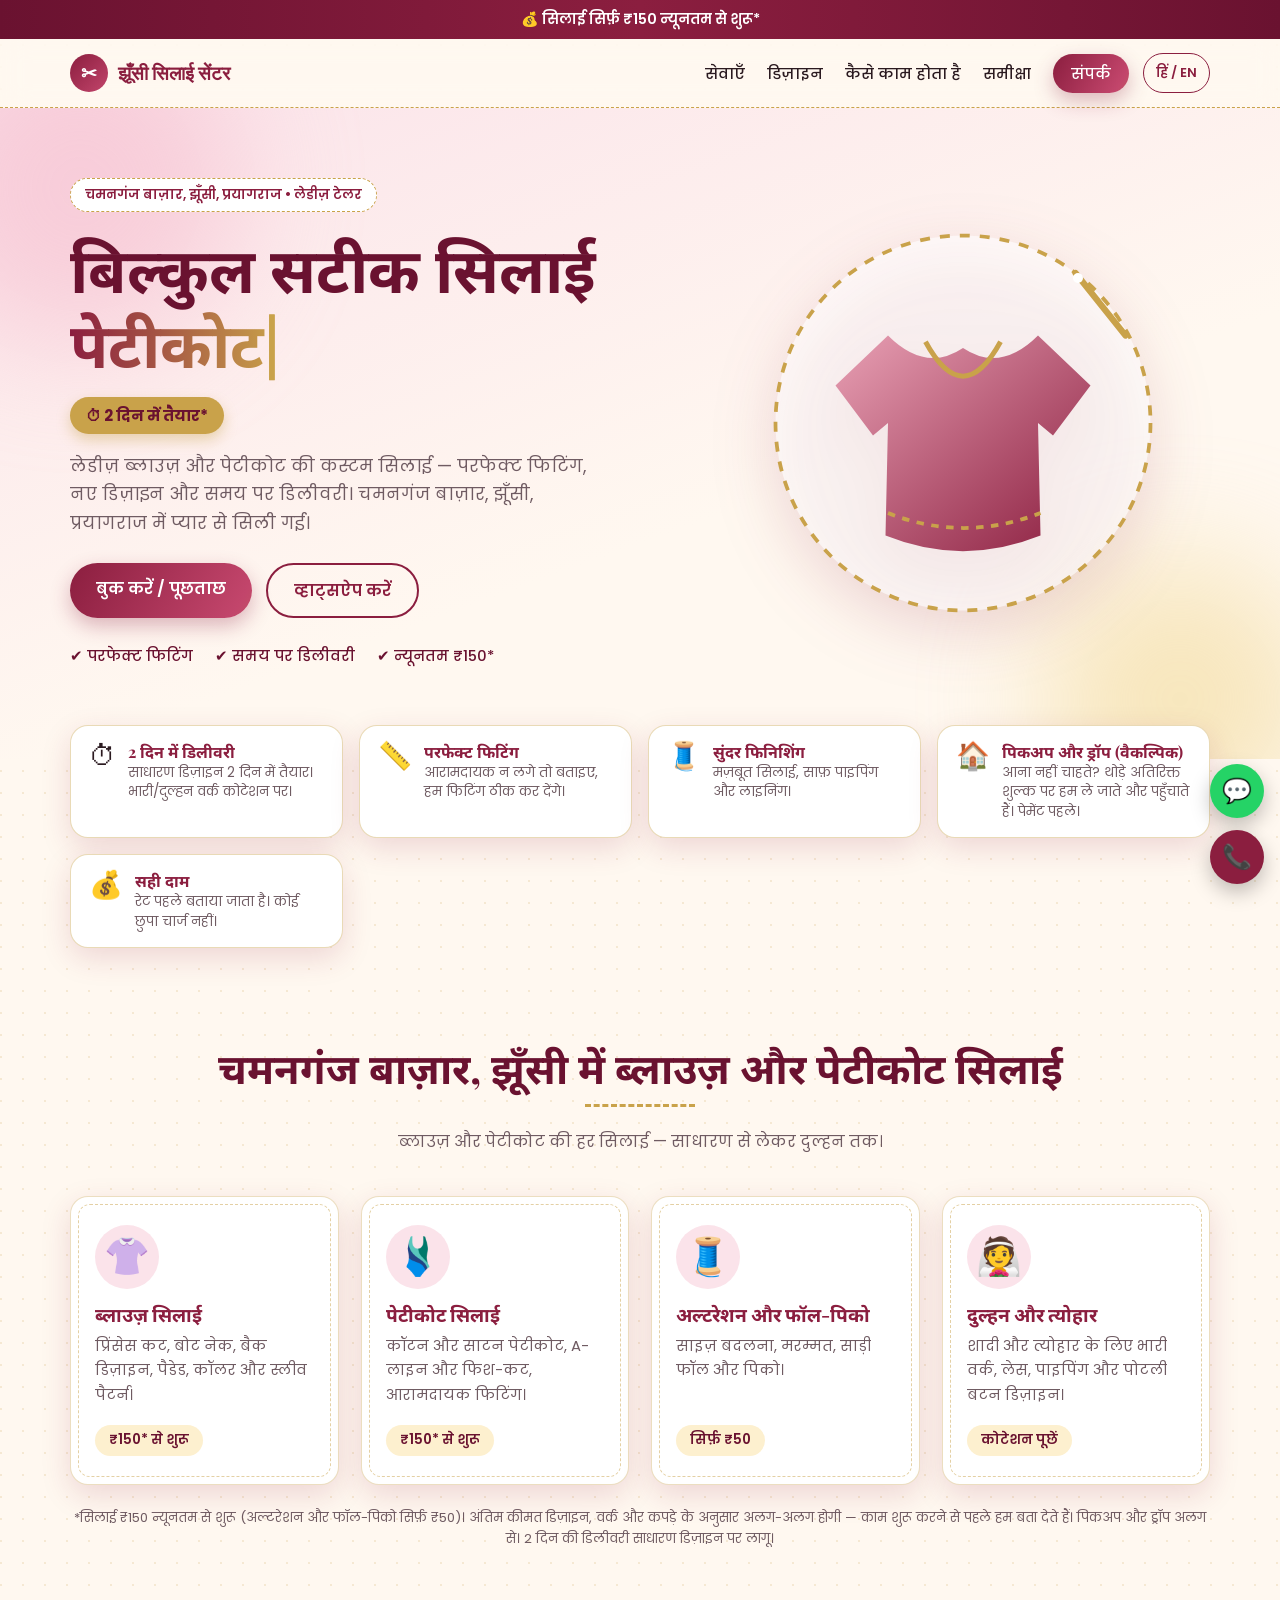
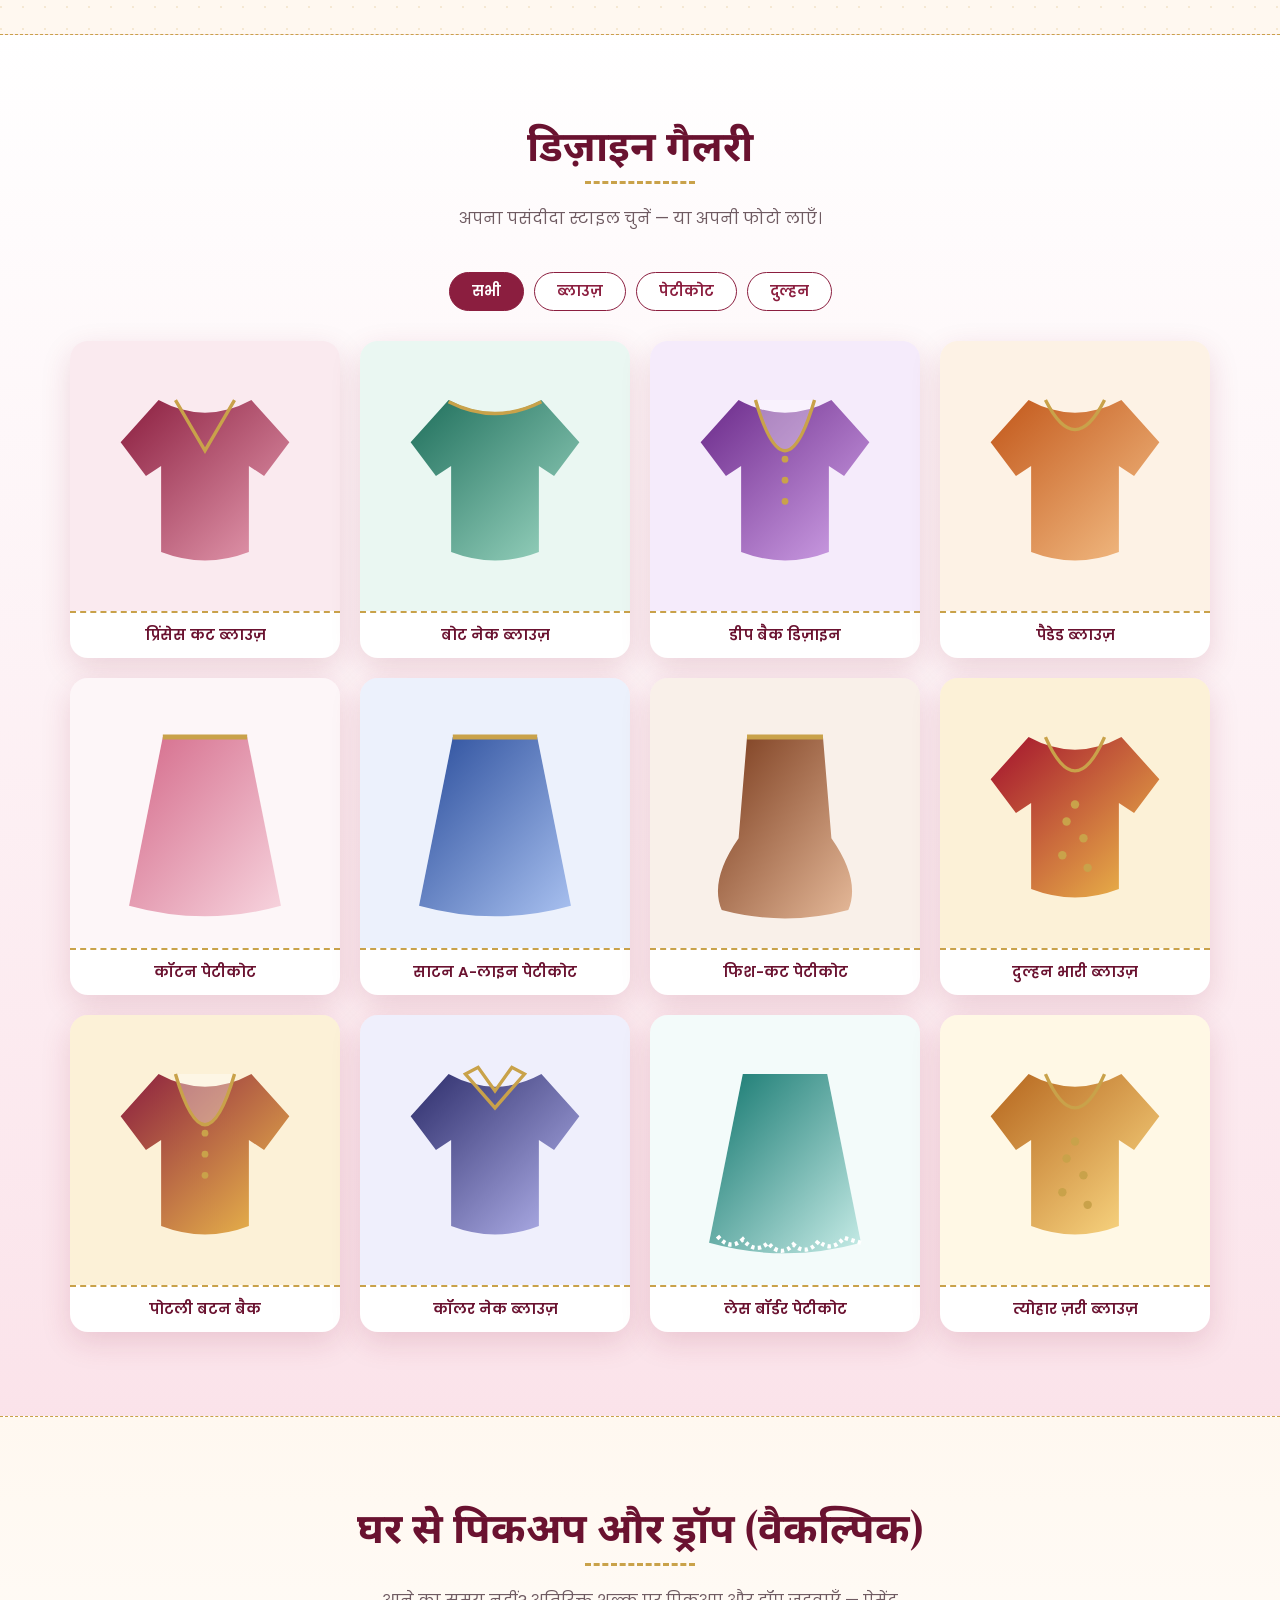
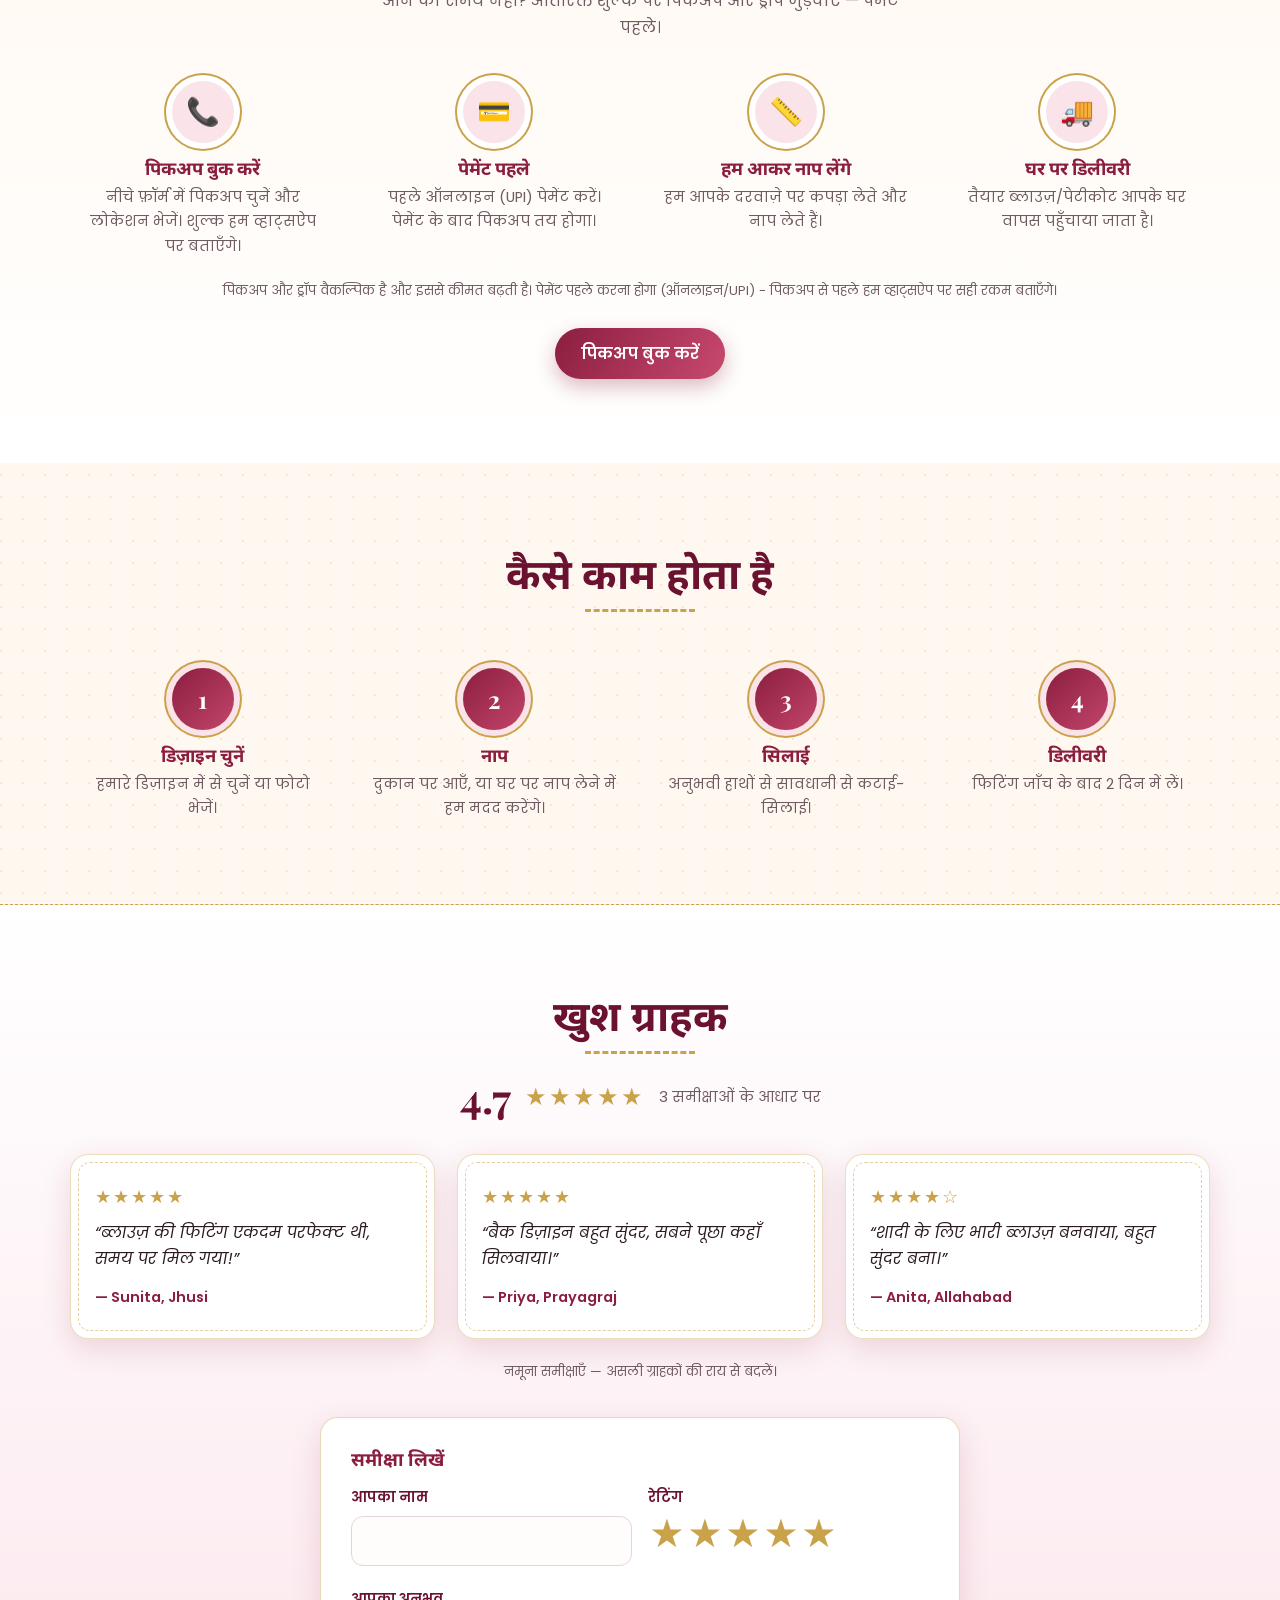
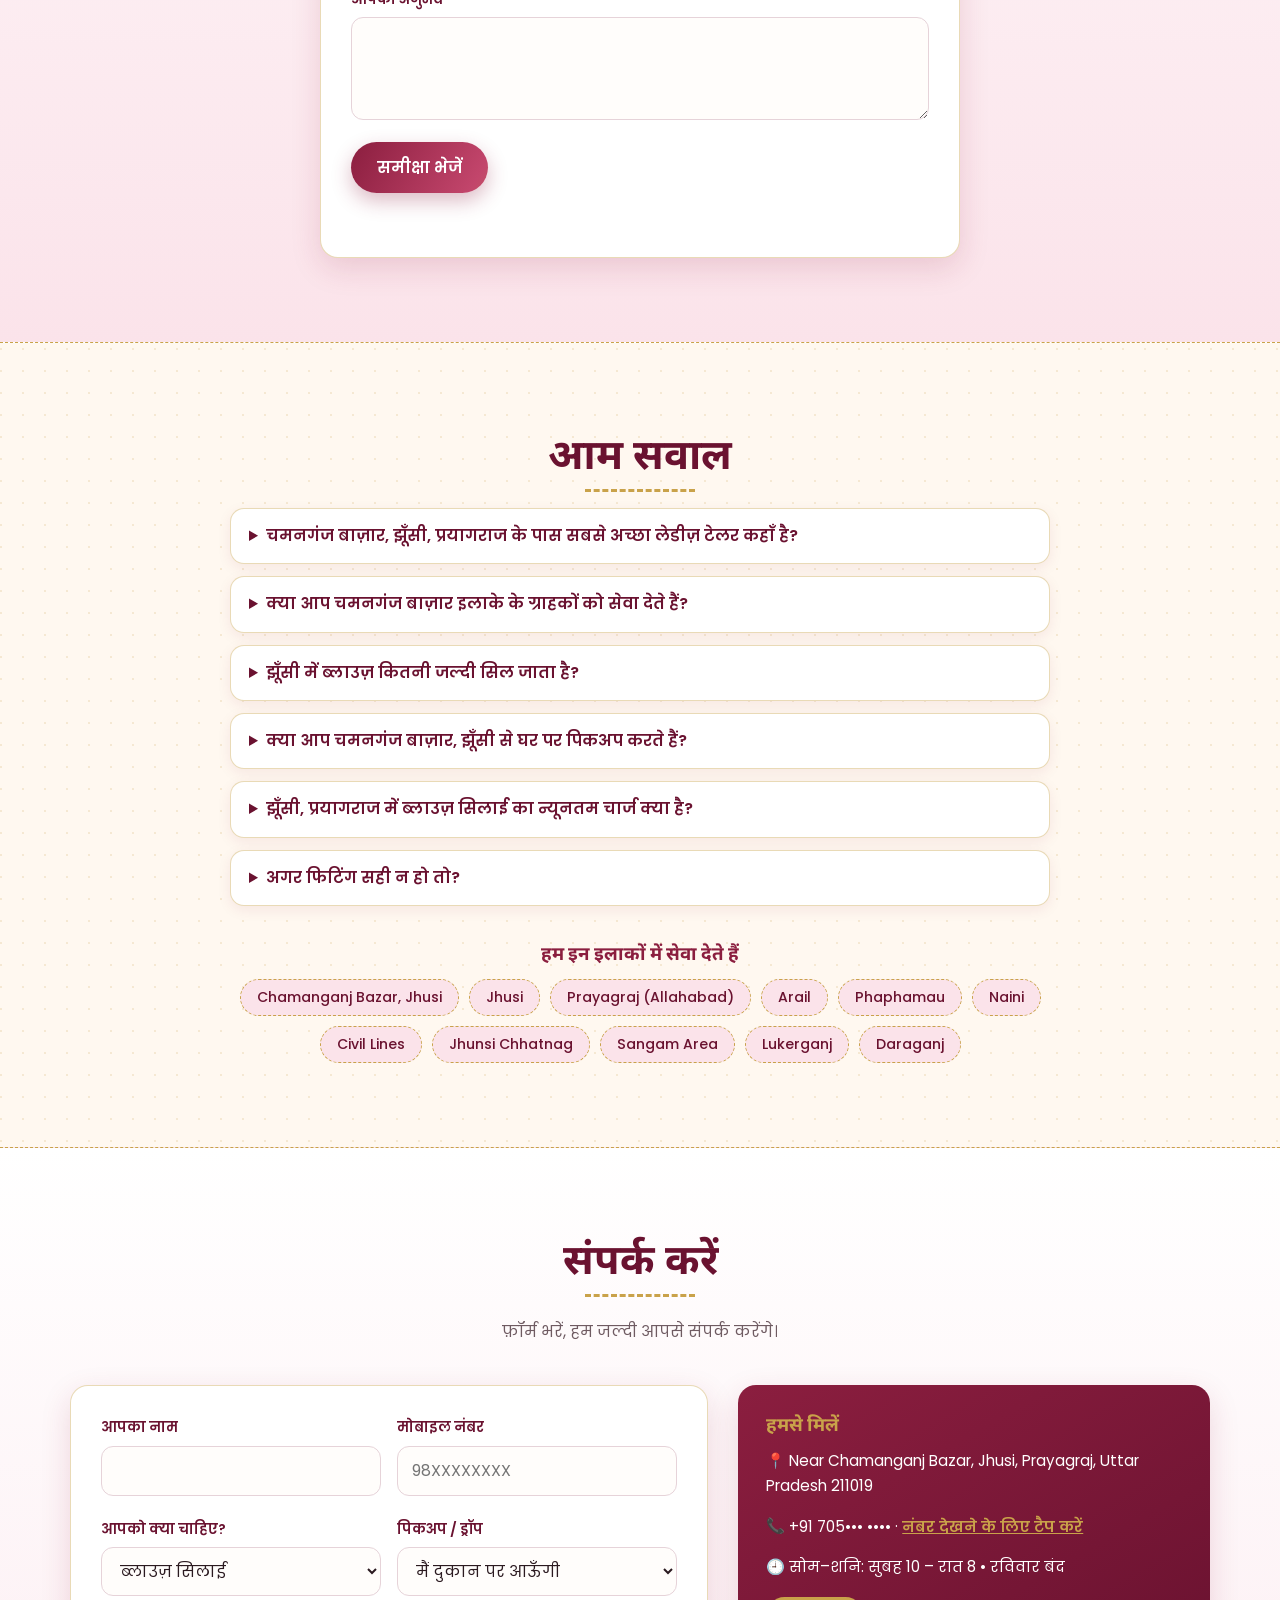
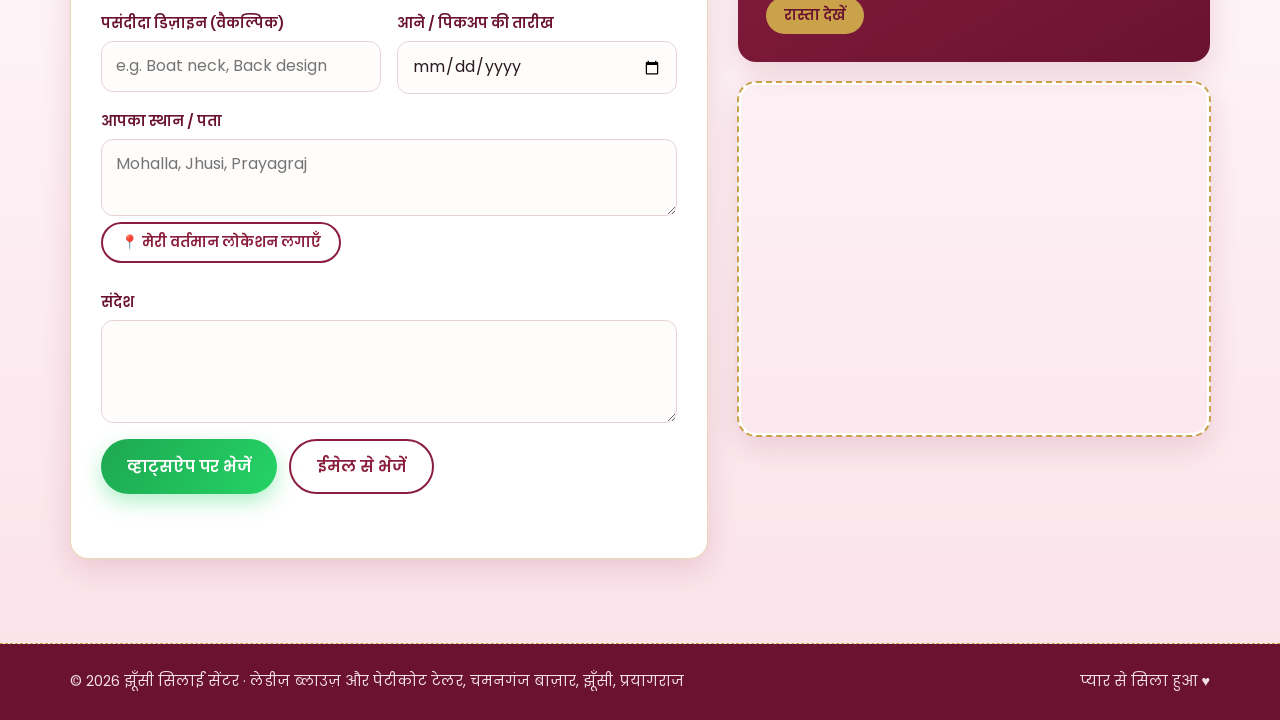
==== commit fc45589c: "Update contact information and improve SEO for Chamanganj Bazar location" ====
--- a/index.html
+++ b/index.html
@@ -3,9 +3,9 @@
 <head>
 <meta charset="utf-8">
 <meta name="viewport" content="width=device-width, initial-scale=1">
-<title>Ladies Blouse &amp; Petticoat Tailor in Jhusi, Prayagraj | 2-Day Delivery – Jhusi Silai Centre</title>
-<meta name="description" content="Jhusi Silai Centre – ladies blouse and petticoat stitching in Jhusi, Prayagraj (Allahabad). Perfect fitting, latest designs, 2-day delivery on regular orders, optional home pickup and drop. झूँसी में ब्लाउज़ सिलाई।">
-<meta name="keywords" content="ladies tailor Jhusi, blouse stitching Jhusi, petticoat stitching Prayagraj, silai centre Jhusi, blouse silai Prayagraj, झूँसी टेलर, ब्लाउज़ सिलाई प्रयागराज">
+<title>Ladies Blouse &amp; Petticoat Tailor in Chamanganj Bazar, Jhusi Prayagraj | 2-Day Delivery – Jhusi Silai Centre</title>
+<meta name="description" content="Jhusi Silai Centre – ladies blouse and petticoat stitching in Chamanganj Bazar, Jhusi, Prayagraj (Allahabad). Perfect fitting, latest designs, 2-day delivery on regular orders, optional home pickup &amp; drop. झूँसी चमनगंज बाज़ार में ब्लाउज़ सिलाई।">
+<meta name="keywords" content="ladies tailor Chamanganj Bazar Jhusi, blouse stitching Chamanganj Jhusi, petticoat stitching Prayagraj, silai centre Jhusi, tailor near Chamanganj Bazar, blouse silai Prayagraj, ladies tailor Jhusi Prayagraj, blouse stitching near me Jhusi, झूँसी टेलर, चमनगंज बाज़ार सिलाई, ब्लाउज़ सिलाई प्रयागराज, झूँसी सिलाई सेंटर, चमनगंज झूँसी दर्ज़ी">
 <!-- TODO: after hosting, replace https://YOUR-SITE.example with your real https address (here, in sitemap.xml, robots.txt and the JSON-LD below) -->
 <link rel="canonical" href="https://YOUR-SITE.example/">
 <link rel="alternate" hreflang="en" href="https://YOUR-SITE.example/">
@@ -18,8 +18,8 @@
 <meta name="theme-color" content="#8b1e3f">
 <meta property="og:type" content="website">
 <meta property="og:locale" content="en_IN">
-<meta property="og:title" content="Ladies Blouse &amp; Petticoat Tailor in Jhusi, Prayagraj – 2-Day Delivery">
-<meta property="og:description" content="Perfect-fit blouse and petticoat stitching in Jhusi, Prayagraj. See designs and contact us.">
+<meta property="og:title" content="Ladies Blouse &amp; Petticoat Tailor in Chamanganj Bazar, Jhusi Prayagraj – 2-Day Delivery">
+<meta property="og:description" content="Perfect-fit blouse and petticoat stitching near Chamanganj Bazar, Jhusi, Prayagraj. See designs and contact us. Regular orders ready in 2 days.">
 <meta property="og:url" content="https://YOUR-SITE.example/">
 <meta name="twitter:card" content="summary">
 <link rel="icon" href="data:image/svg+xml,%3Csvg xmlns='http://www.w3.org/2000/svg' viewBox='0 0 100 100'%3E%3Ctext y='.9em' font-size='90'%3E✂%3C/text%3E%3C/svg%3E">
@@ -30,18 +30,18 @@
   "@context": "https://schema.org",
   "@type": "Tailor",
   "name": "Jhusi Silai Centre",
-  "description": "Ladies blouse and petticoat stitching, alteration and bridal blouses in Jhusi, Prayagraj. 2-day delivery on regular orders.",
+  "description": "Ladies blouse and petticoat stitching, alteration and bridal blouses near Chamanganj Bazar, Jhusi, Prayagraj. 2-day delivery on regular orders.",
   "url": "https://YOUR-SITE.example/",
   "address": {
     "@type": "PostalAddress",
-    "streetAddress": "Near Main Chauraha, Jhusi",
+    "streetAddress": "Near Chamanganj Bazar, Jhusi",
     "addressLocality": "Prayagraj",
     "addressRegion": "Uttar Pradesh",
     "postalCode": "211019",
     "addressCountry": "IN"
   },
   "geo": { "@type": "GeoCoordinates", "latitude": 25.4358, "longitude": 81.9450 },
-  "areaServed": ["Jhusi", "Prayagraj", "Allahabad", "Arail", "Phaphamau", "Naini"],
+  "areaServed": ["Chamanganj Bazar", "Jhusi", "Prayagraj", "Allahabad", "Arail", "Phaphamau", "Naini", "Civil Lines", "Jhunsi Chhatnag", "Sangam Area", "Lukerganj"],
   "priceRange": "₹₹",
   "openingHoursSpecification": [{
     "@type": "OpeningHoursSpecification",
@@ -124,7 +124,7 @@
 <!-- SERVICES -->
 <section id="services" class="section">
   <div class="container">
-    <h2 class="section-title reveal" data-i18n="services_title">Blouse &amp; Petticoat Stitching in Jhusi</h2>
+    <h2 class="section-title reveal" data-i18n="services_title">Blouse &amp; Petticoat Stitching in Chamanganj Bazar, Jhusi</h2>
     <p class="section-sub reveal" data-i18n="services_sub">Everything for your blouse and petticoat — from simple to bridal.</p>
     <div class="cards" id="servicesGrid"></div>
     <p class="note reveal" data-i18n="price_note">*Indicative prices; final price depends on design and fabric. 2-day delivery applies to regular designs.</p>
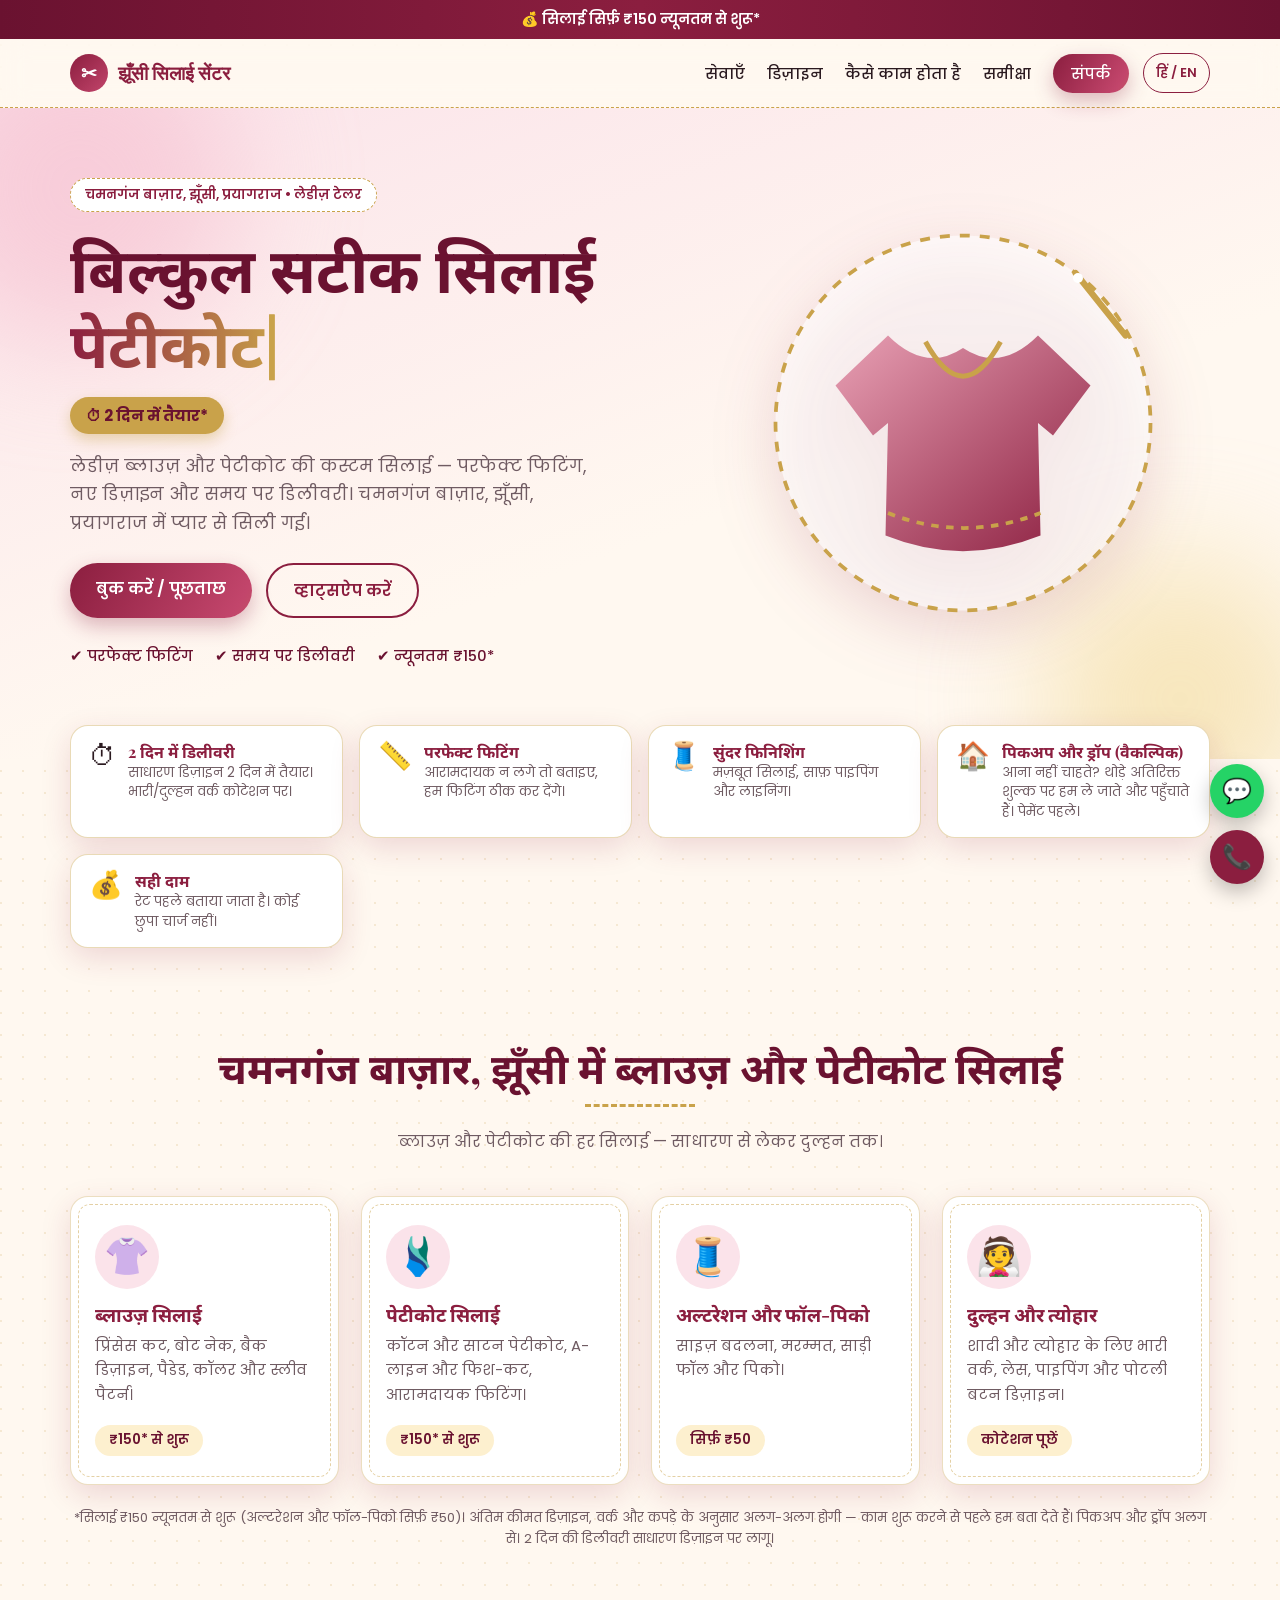
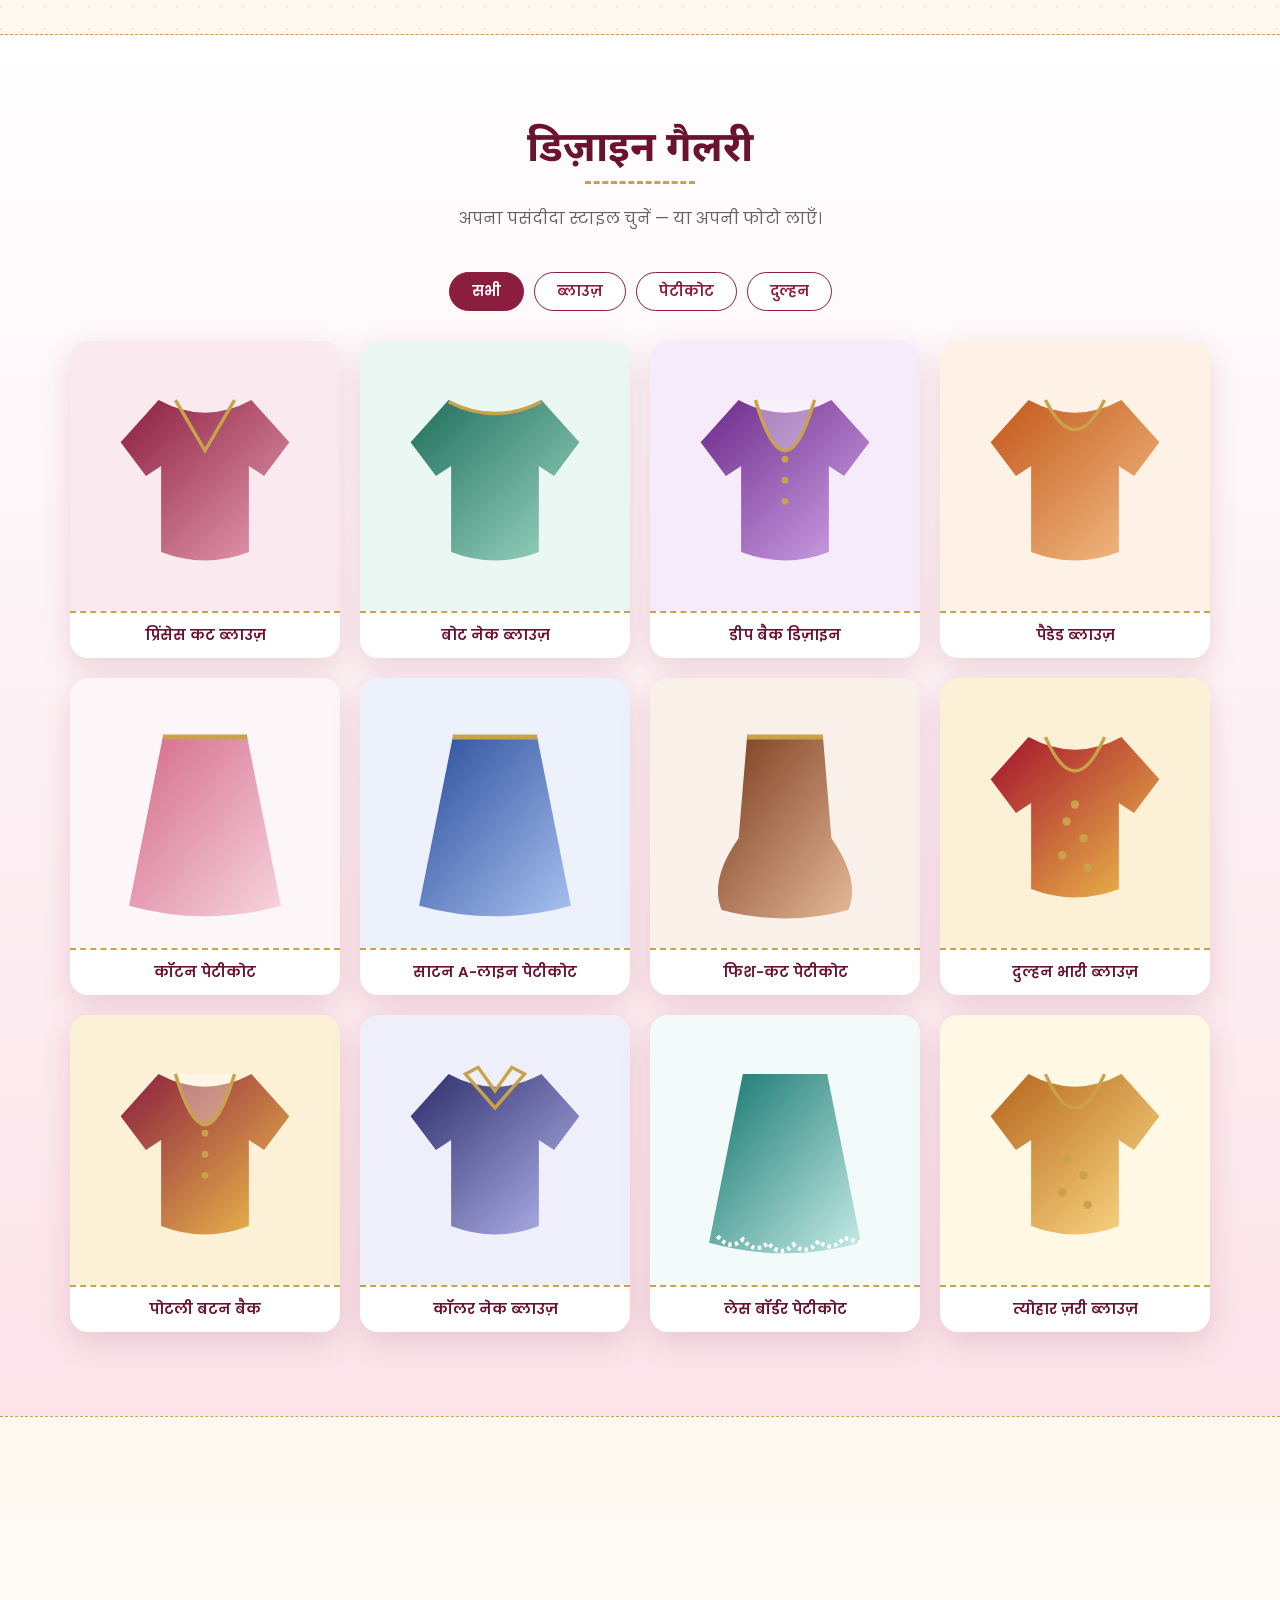
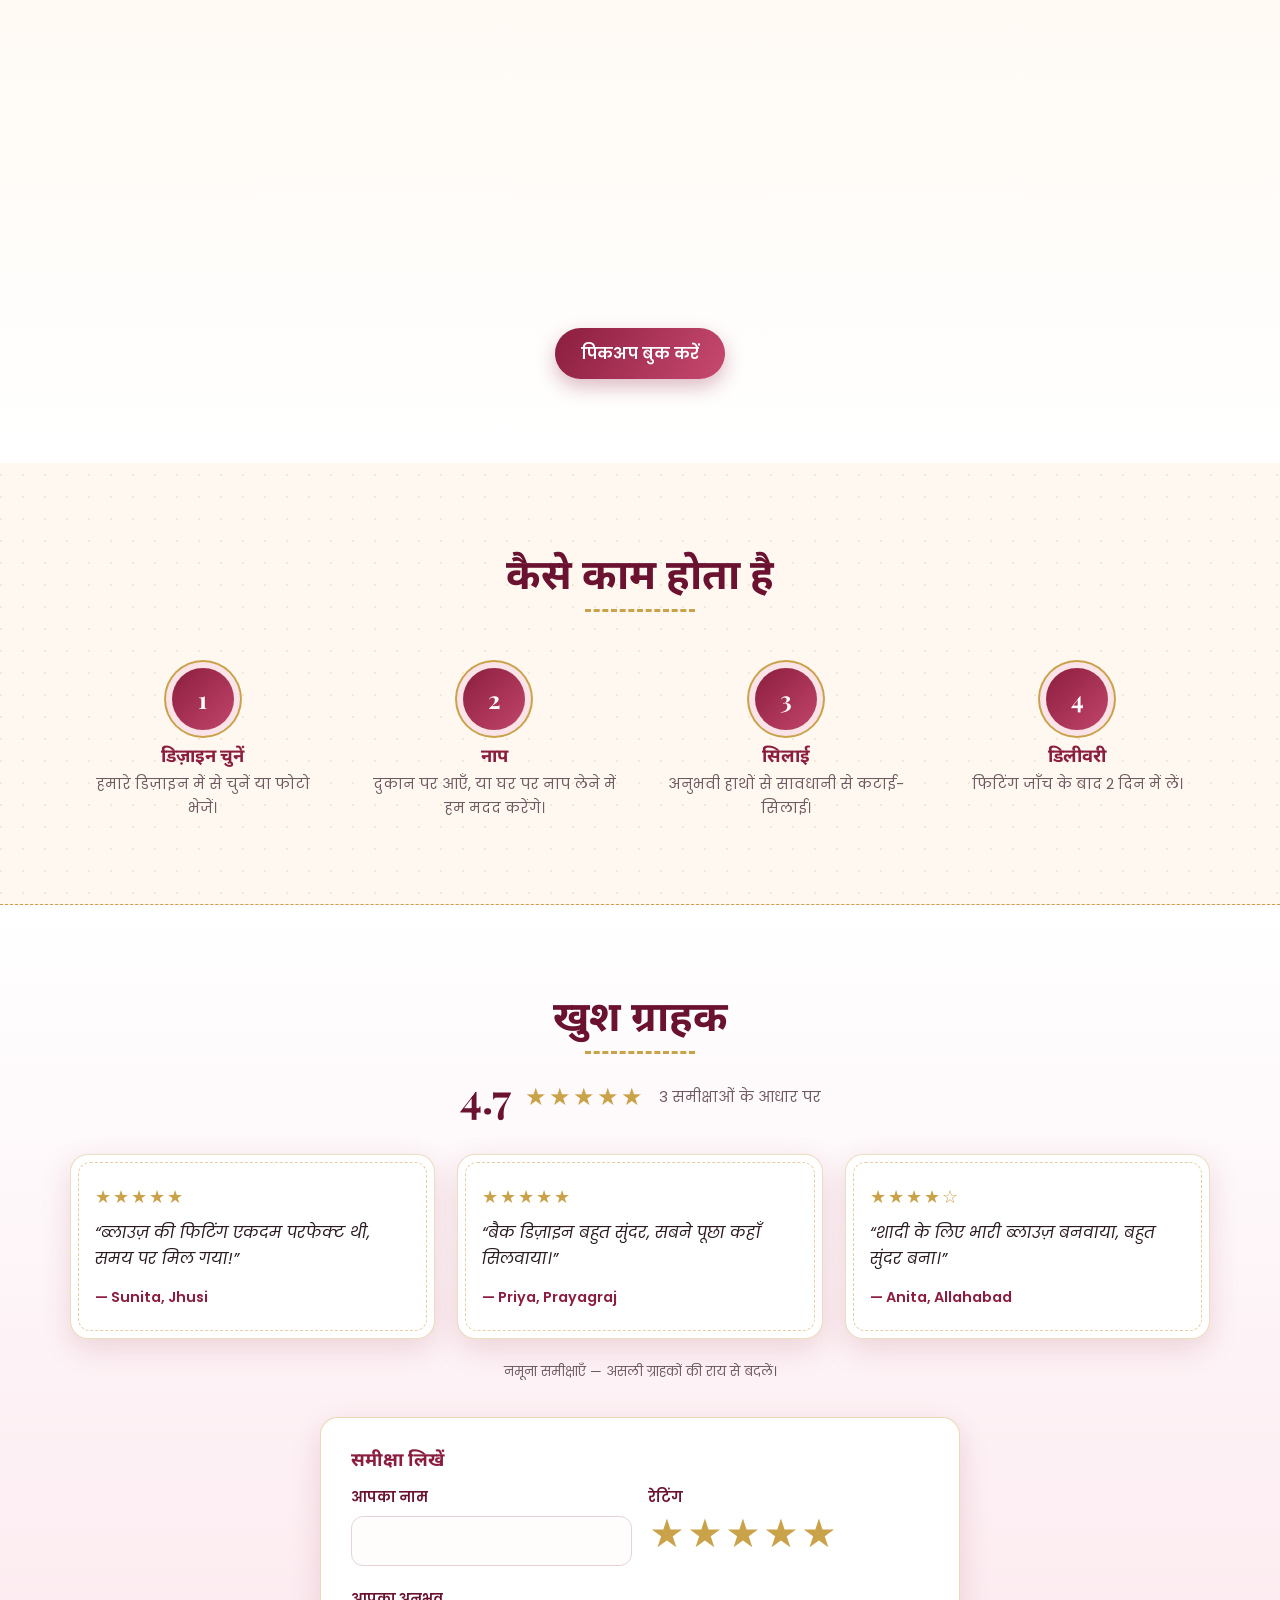
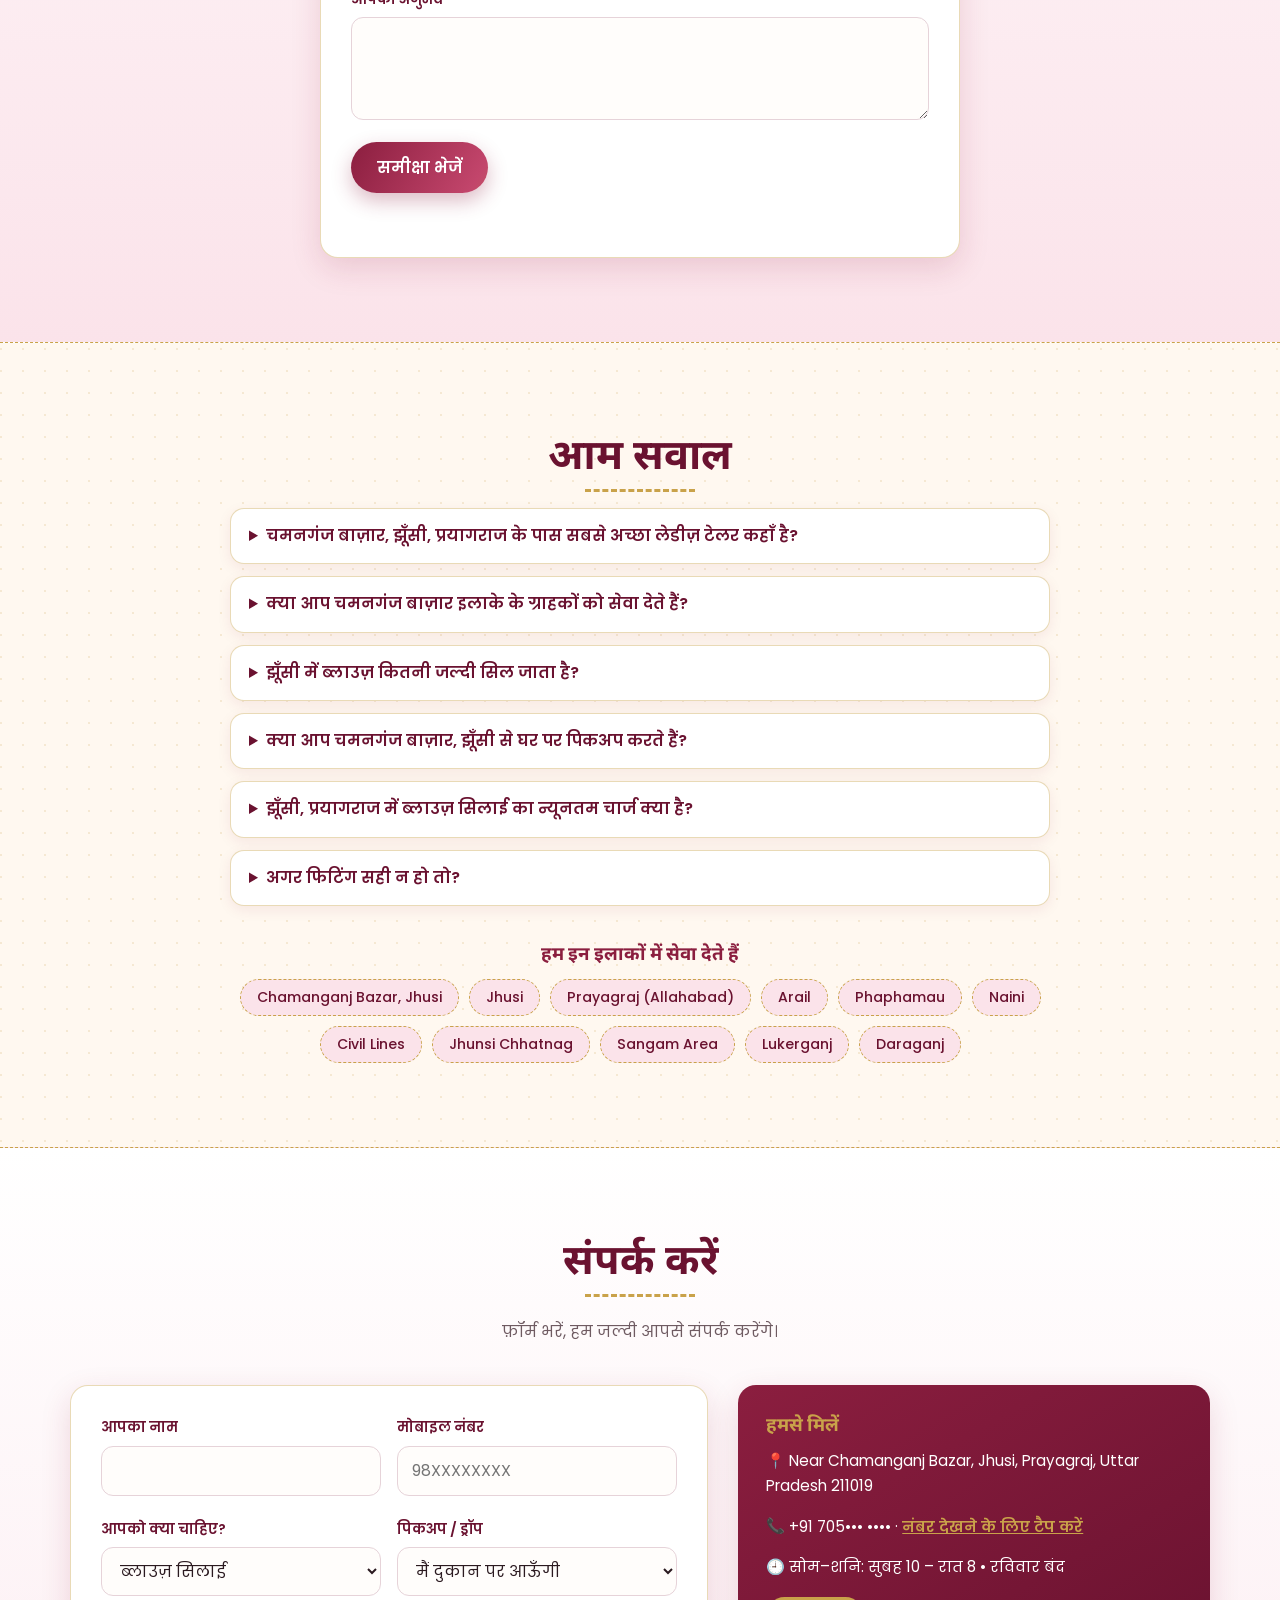
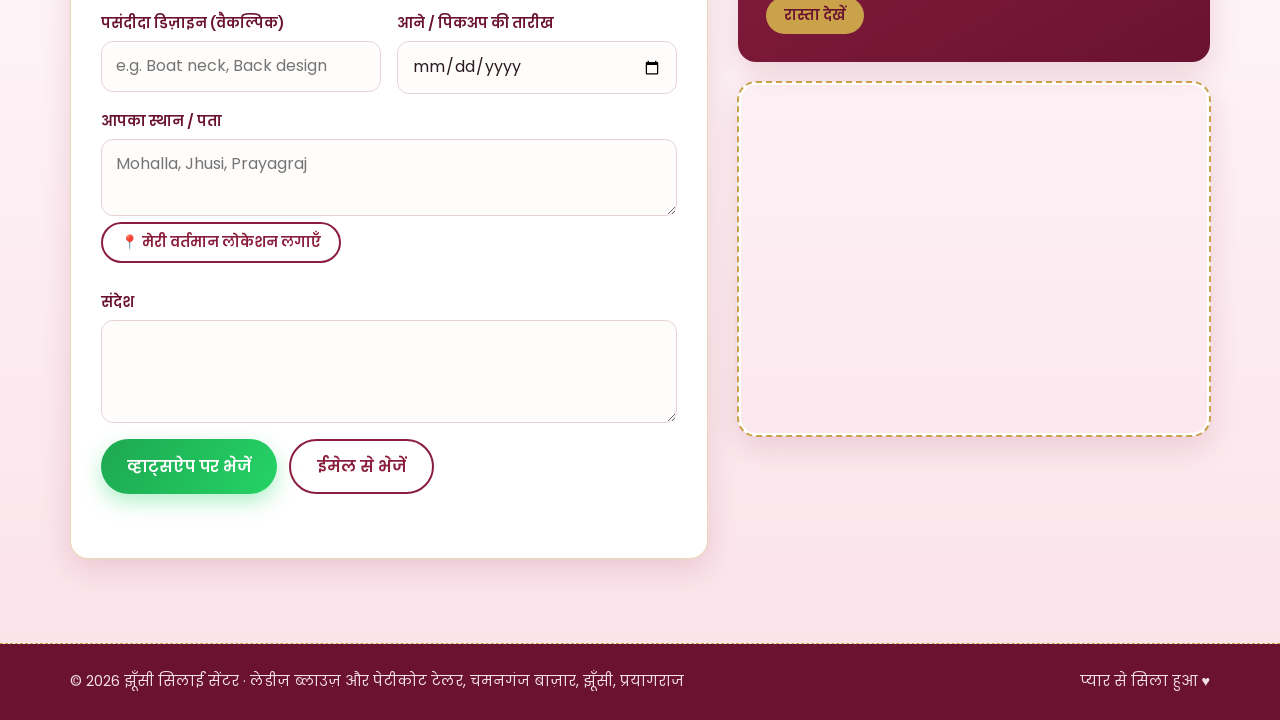
==== commit 206d5496: "Add real site URL, contact details, and Chamanganj Bazar SEO - Replace YOUR-SITE.example with https:" ====
--- a/index.html
+++ b/index.html
@@ -6,11 +6,10 @@
 <title>Ladies Blouse &amp; Petticoat Tailor in Chamanganj Bazar, Jhusi Prayagraj | 2-Day Delivery – Jhusi Silai Centre</title>
 <meta name="description" content="Jhusi Silai Centre – ladies blouse and petticoat stitching in Chamanganj Bazar, Jhusi, Prayagraj (Allahabad). Perfect fitting, latest designs, 2-day delivery on regular orders, optional home pickup &amp; drop. झूँसी चमनगंज बाज़ार में ब्लाउज़ सिलाई।">
 <meta name="keywords" content="ladies tailor Chamanganj Bazar Jhusi, blouse stitching Chamanganj Jhusi, petticoat stitching Prayagraj, silai centre Jhusi, tailor near Chamanganj Bazar, blouse silai Prayagraj, ladies tailor Jhusi Prayagraj, blouse stitching near me Jhusi, झूँसी टेलर, चमनगंज बाज़ार सिलाई, ब्लाउज़ सिलाई प्रयागराज, झूँसी सिलाई सेंटर, चमनगंज झूँसी दर्ज़ी">
-<!-- TODO: after hosting, replace https://YOUR-SITE.example with your real https address (here, in sitemap.xml, robots.txt and the JSON-LD below) -->
-<link rel="canonical" href="https://YOUR-SITE.example/">
-<link rel="alternate" hreflang="en" href="https://YOUR-SITE.example/">
-<link rel="alternate" hreflang="hi" href="https://YOUR-SITE.example/">
-<link rel="alternate" hreflang="x-default" href="https://YOUR-SITE.example/">
+<link rel="canonical" href="https://vaishnavisilai.github.io/silai-centre/">
+<link rel="alternate" hreflang="en" href="https://vaishnavisilai.github.io/silai-centre/">
+<link rel="alternate" hreflang="hi" href="https://vaishnavisilai.github.io/silai-centre/">
+<link rel="alternate" hreflang="x-default" href="https://vaishnavisilai.github.io/silai-centre/">
 <meta name="geo.region" content="IN-UP">
 <meta name="geo.placename" content="Jhusi, Prayagraj">
 <meta name="geo.position" content="25.4358;81.9450">
@@ -20,7 +19,7 @@
 <meta property="og:locale" content="en_IN">
 <meta property="og:title" content="Ladies Blouse &amp; Petticoat Tailor in Chamanganj Bazar, Jhusi Prayagraj – 2-Day Delivery">
 <meta property="og:description" content="Perfect-fit blouse and petticoat stitching near Chamanganj Bazar, Jhusi, Prayagraj. See designs and contact us. Regular orders ready in 2 days.">
-<meta property="og:url" content="https://YOUR-SITE.example/">
+<meta property="og:url" content="https://vaishnavisilai.github.io/silai-centre/">
 <meta name="twitter:card" content="summary">
 <link rel="icon" href="data:image/svg+xml,%3Csvg xmlns='http://www.w3.org/2000/svg' viewBox='0 0 100 100'%3E%3Ctext y='.9em' font-size='90'%3E✂%3C/text%3E%3C/svg%3E">
 
@@ -31,7 +30,7 @@
   "@type": "Tailor",
   "name": "Jhusi Silai Centre",
   "description": "Ladies blouse and petticoat stitching, alteration and bridal blouses near Chamanganj Bazar, Jhusi, Prayagraj. 2-day delivery on regular orders.",
-  "url": "https://YOUR-SITE.example/",
+  "url": "https://vaishnavisilai.github.io/silai-centre/",
   "address": {
     "@type": "PostalAddress",
     "streetAddress": "Near Chamanganj Bazar, Jhusi",
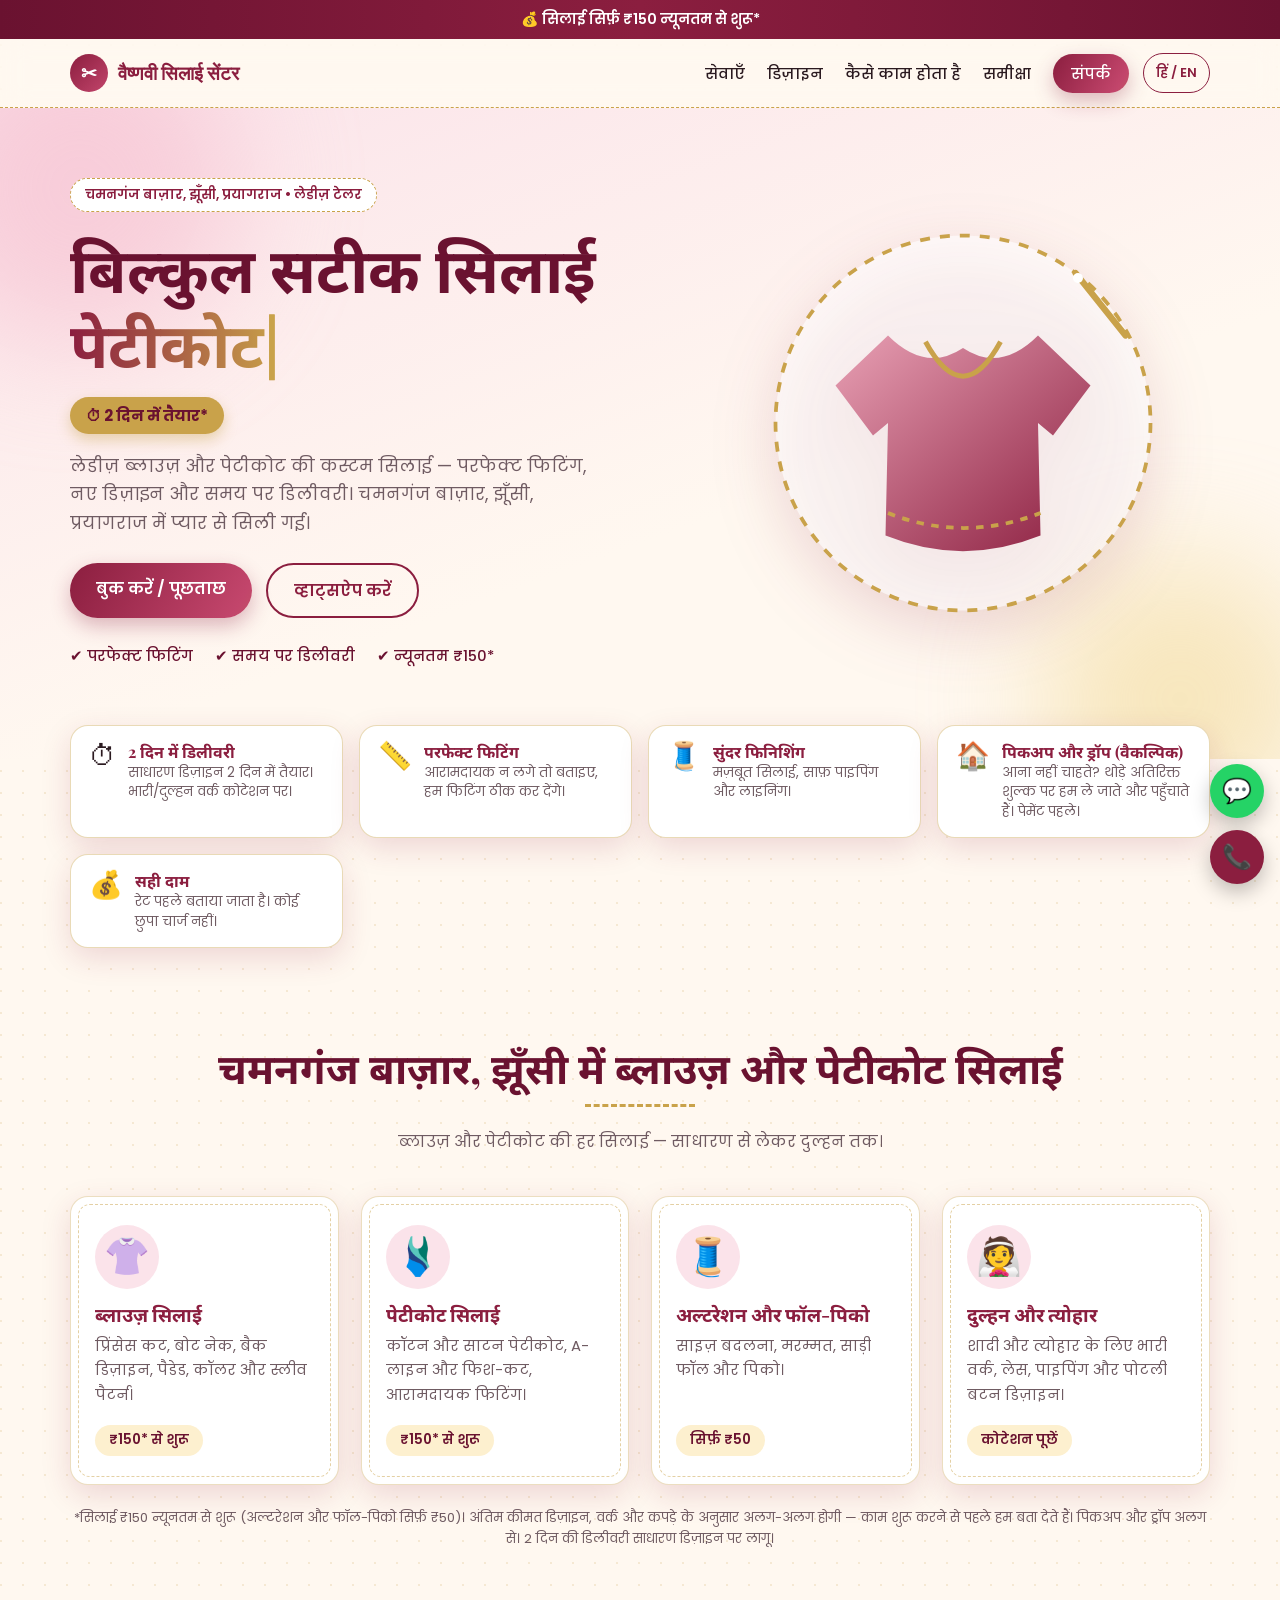
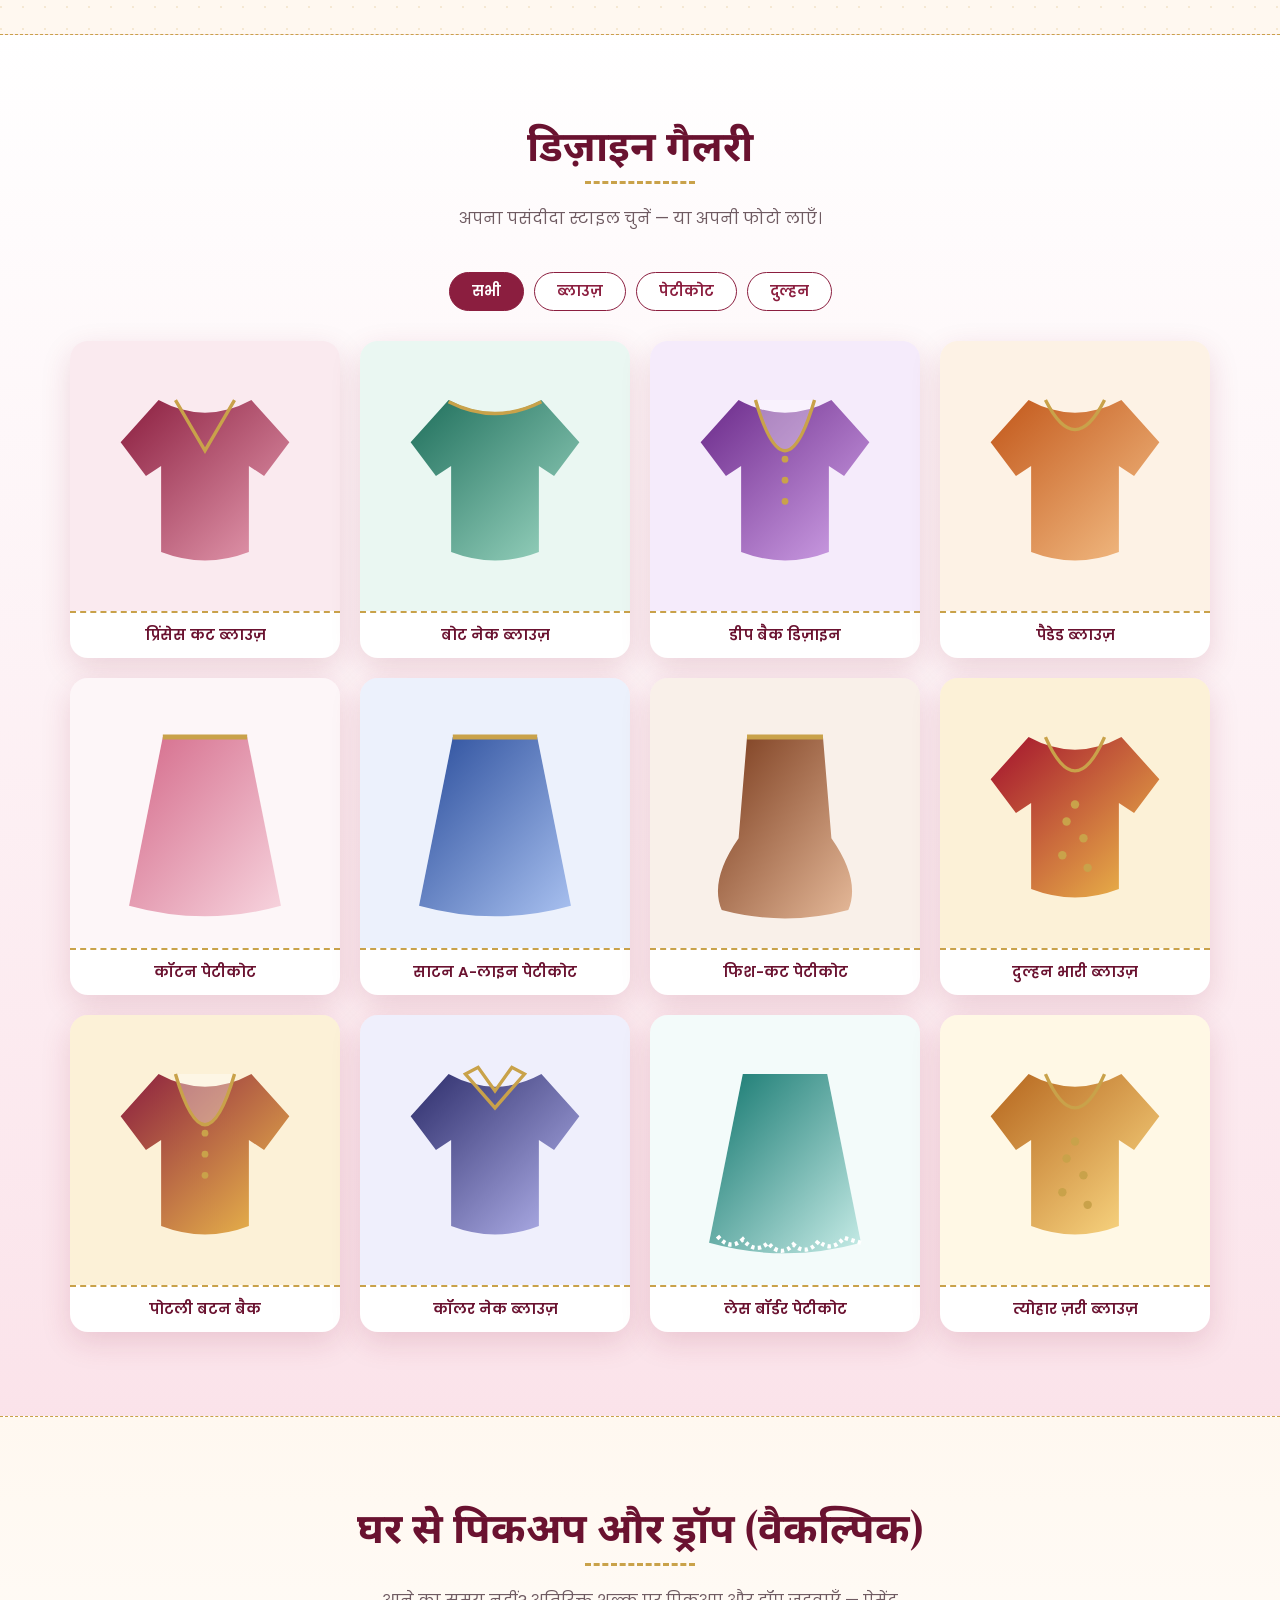
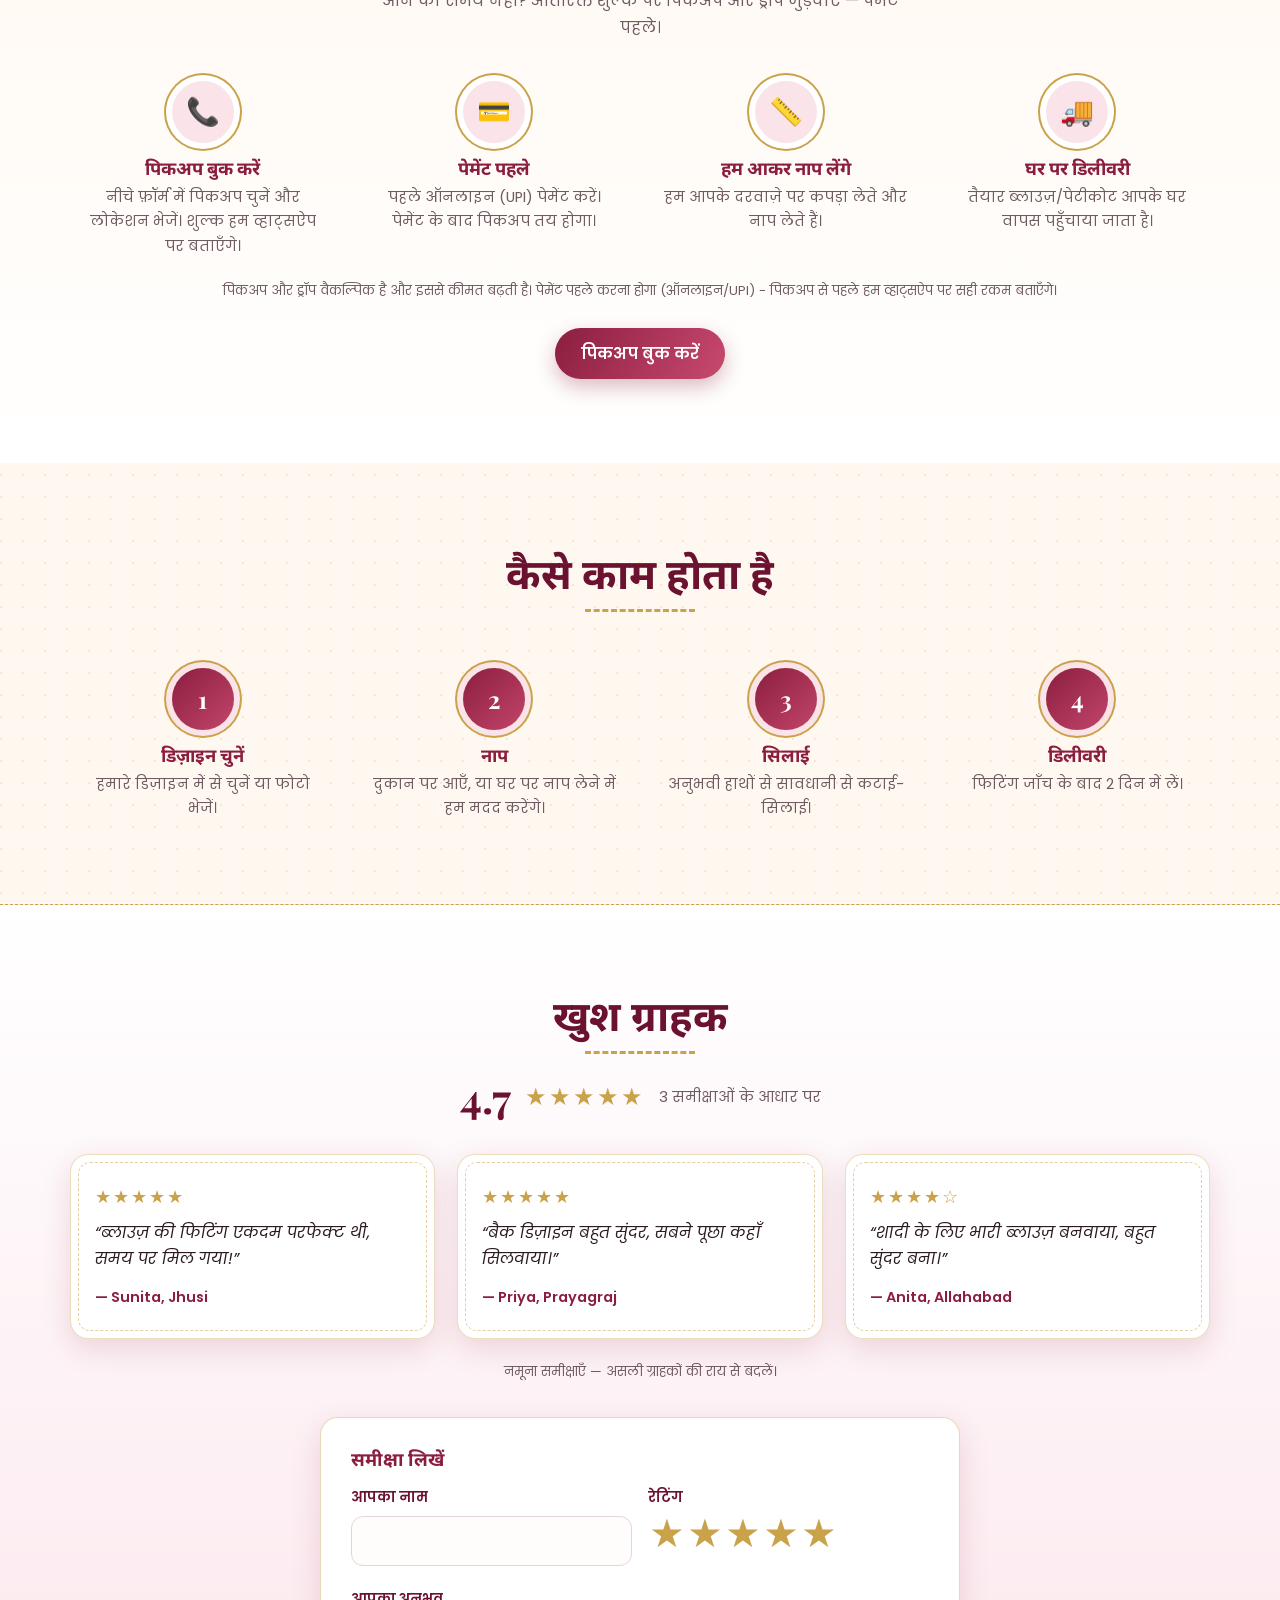
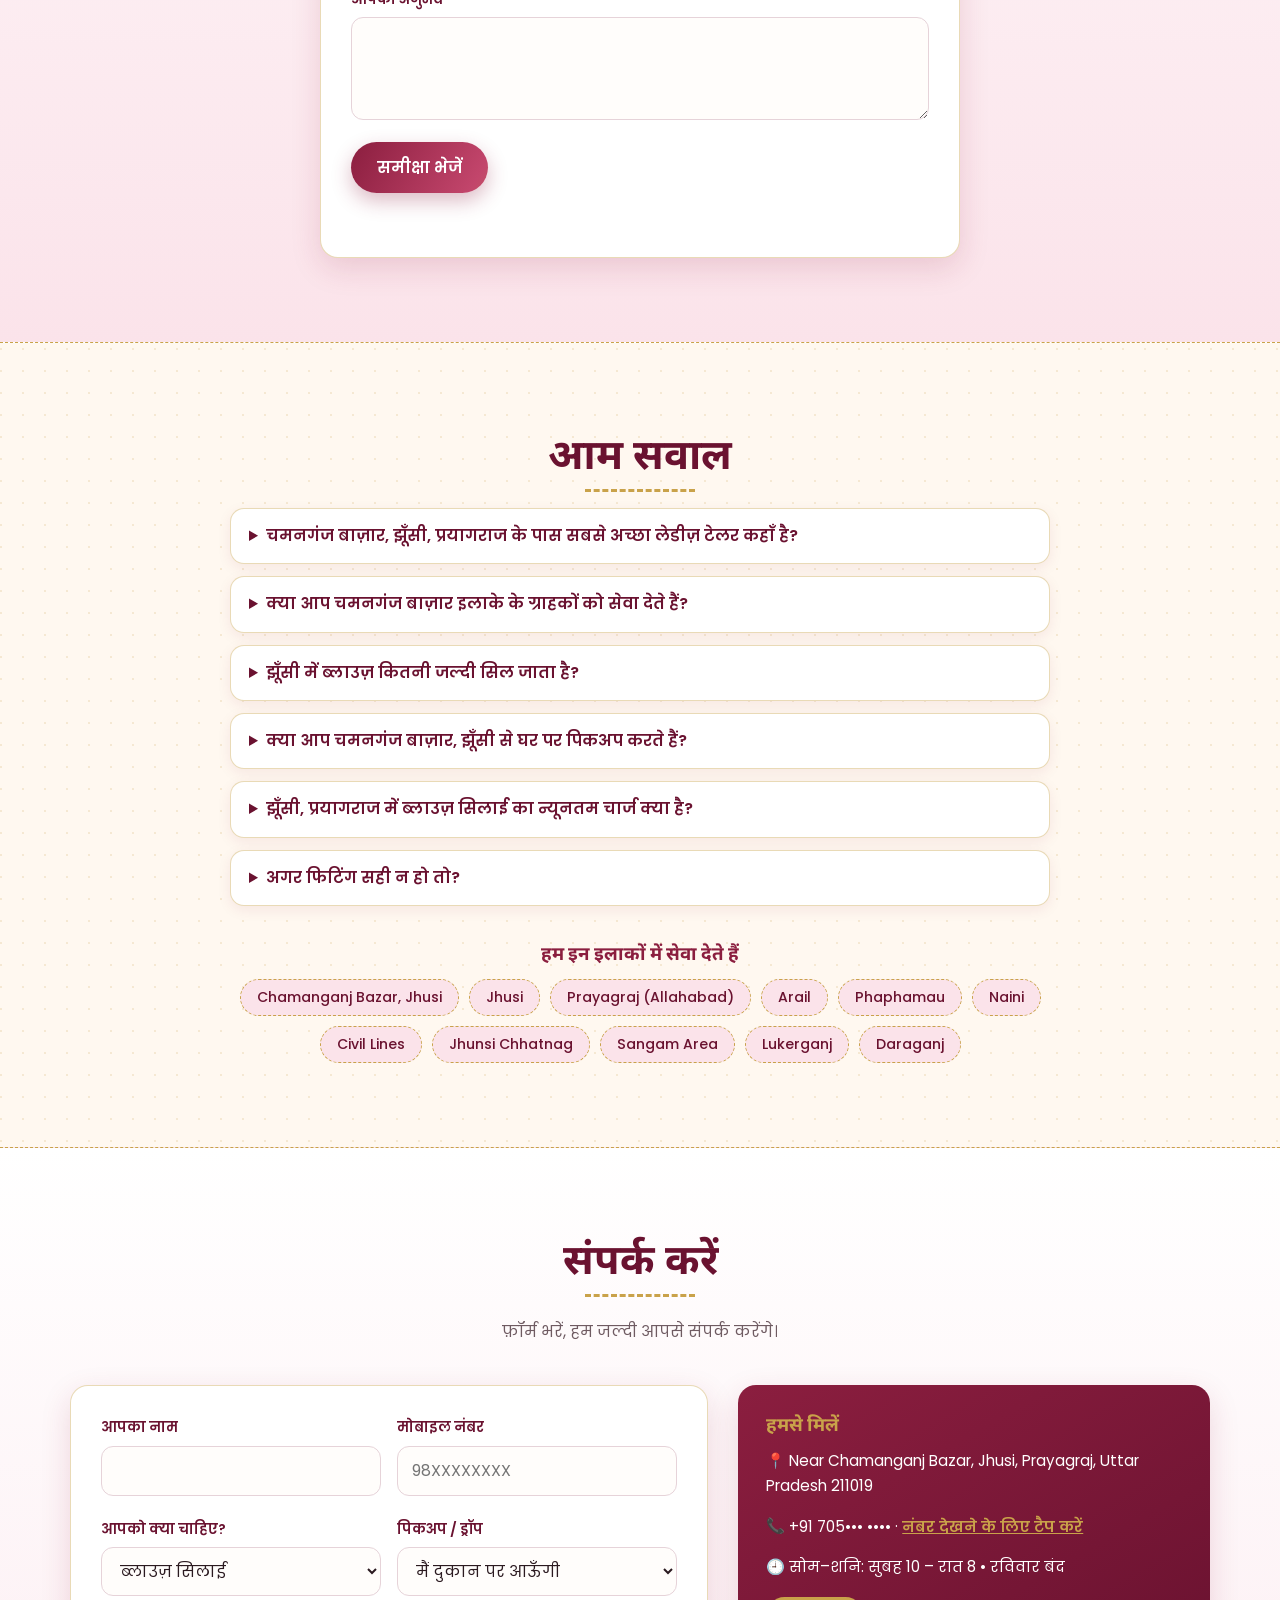
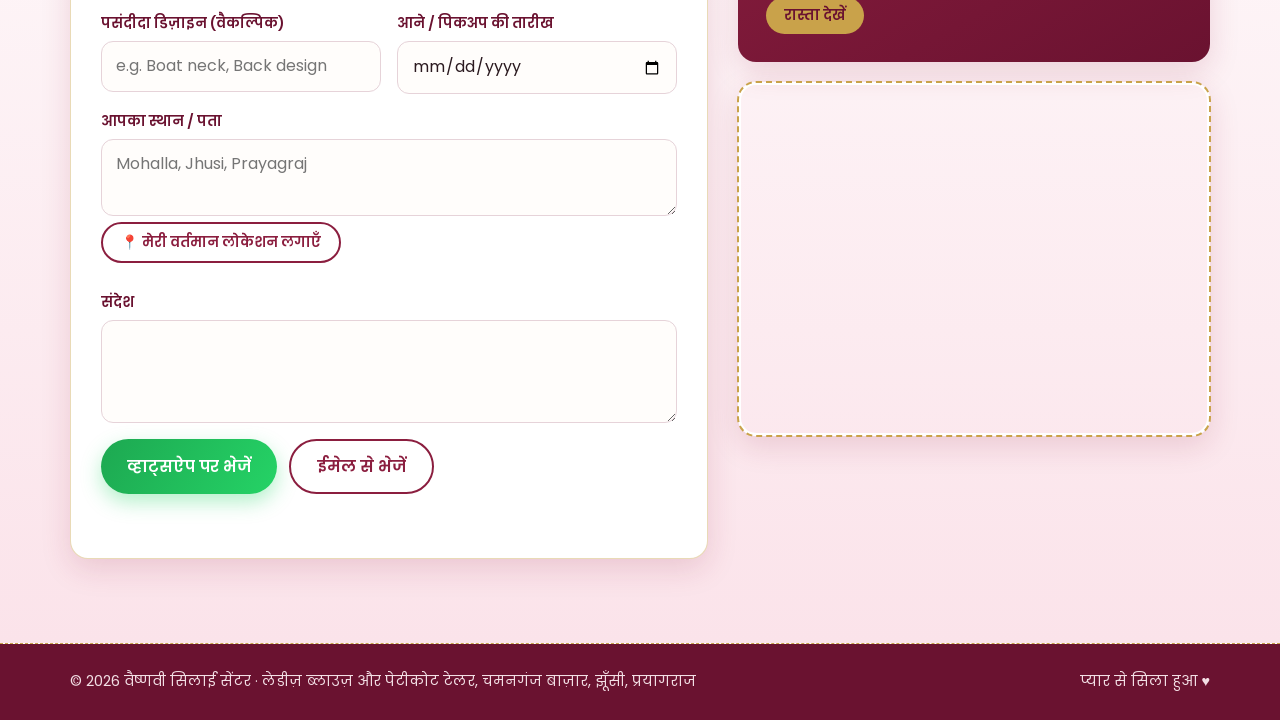
==== commit b8fc5b0a: "Update site name to "Vaishnavi Silai Centre" and enhance SEO metadata" ====
--- a/index.html
+++ b/index.html
@@ -3,9 +3,9 @@
 <head>
 <meta charset="utf-8">
 <meta name="viewport" content="width=device-width, initial-scale=1">
-<title>Ladies Blouse &amp; Petticoat Tailor in Chamanganj Bazar, Jhusi Prayagraj | 2-Day Delivery – Jhusi Silai Centre</title>
-<meta name="description" content="Jhusi Silai Centre – ladies blouse and petticoat stitching in Chamanganj Bazar, Jhusi, Prayagraj (Allahabad). Perfect fitting, latest designs, 2-day delivery on regular orders, optional home pickup &amp; drop. झूँसी चमनगंज बाज़ार में ब्लाउज़ सिलाई।">
-<meta name="keywords" content="ladies tailor Chamanganj Bazar Jhusi, blouse stitching Chamanganj Jhusi, petticoat stitching Prayagraj, silai centre Jhusi, tailor near Chamanganj Bazar, blouse silai Prayagraj, ladies tailor Jhusi Prayagraj, blouse stitching near me Jhusi, झूँसी टेलर, चमनगंज बाज़ार सिलाई, ब्लाउज़ सिलाई प्रयागराज, झूँसी सिलाई सेंटर, चमनगंज झूँसी दर्ज़ी">
+<title>Ladies Blouse &amp; Petticoat Tailor in Chamanganj Bazar, Jhusi Prayagraj | 2-Day Delivery – Vaishnavi Silai Centre</title>
+<meta name="description" content="Vaishnavi Silai Centre – ladies blouse and petticoat stitching in Chamanganj Bazar, Jhusi, Prayagraj (Allahabad). Perfect fitting, latest designs, 2-day delivery on regular orders, optional home pickup &amp; drop. झूँसी चमनगंज बाज़ार में ब्लाउज़ सिलाई।">
+<meta name="keywords" content="ladies tailor Chamanganj Bazar Jhusi, blouse stitching Chamanganj Jhusi, petticoat stitching Prayagraj, silai centre Jhusi, tailor near Chamanganj Bazar, blouse silai Prayagraj, ladies tailor Jhusi Prayagraj, blouse stitching near me Jhusi, झूँसी टेलर, चमनगंज बाज़ार सिलाई, ब्लाउज़ सिलाई प्रयागराज, वैष्णवी सिलाई सेंटर, चमनगंज झूँसी दर्ज़ी">
 <link rel="canonical" href="https://vaishnavisilai.github.io/silai-centre/">
 <link rel="alternate" hreflang="en" href="https://vaishnavisilai.github.io/silai-centre/">
 <link rel="alternate" hreflang="hi" href="https://vaishnavisilai.github.io/silai-centre/">
@@ -28,7 +28,7 @@
 {
   "@context": "https://schema.org",
   "@type": "Tailor",
-  "name": "Jhusi Silai Centre",
+  "name": "Vaishnavi Silai Centre",
   "description": "Ladies blouse and petticoat stitching, alteration and bridal blouses near Chamanganj Bazar, Jhusi, Prayagraj. 2-day delivery on regular orders.",
   "url": "https://vaishnavisilai.github.io/silai-centre/",
   "address": {
@@ -66,7 +66,7 @@
 
 <header class="site-header" id="top">
   <div class="container nav">
-    <a href="#top" class="brand"><span class="brand-icon">✂</span><span data-config="name">Jhusi Silai Centre</span></a>
+    <a href="#top" class="brand"><span class="brand-icon">✂</span><span data-config="name">Vaishnavi Silai Centre</span></a>
     <nav class="menu" id="menu" aria-label="Main">
       <a href="#services" data-i18n="nav_services">Services</a>
       <a href="#designs" data-i18n="nav_designs">Designs</a>
@@ -262,7 +262,7 @@
 
 <footer class="footer">
   <div class="container foot">
-    <p>© <span id="year"></span> <span data-config="name">Jhusi Silai Centre</span> · <span data-i18n="foot_loc">Ladies blouse &amp; petticoat tailor, Jhusi, Prayagraj</span></p>
+    <p>© <span id="year"></span> <span data-config="name">Vaishnavi Silai Centre</span> · <span data-i18n="foot_loc">Ladies blouse &amp; petticoat tailor, Jhusi, Prayagraj</span></p>
     <p data-i18n="foot_tag">Stitched with love ♥</p>
   </div>
 </footer>
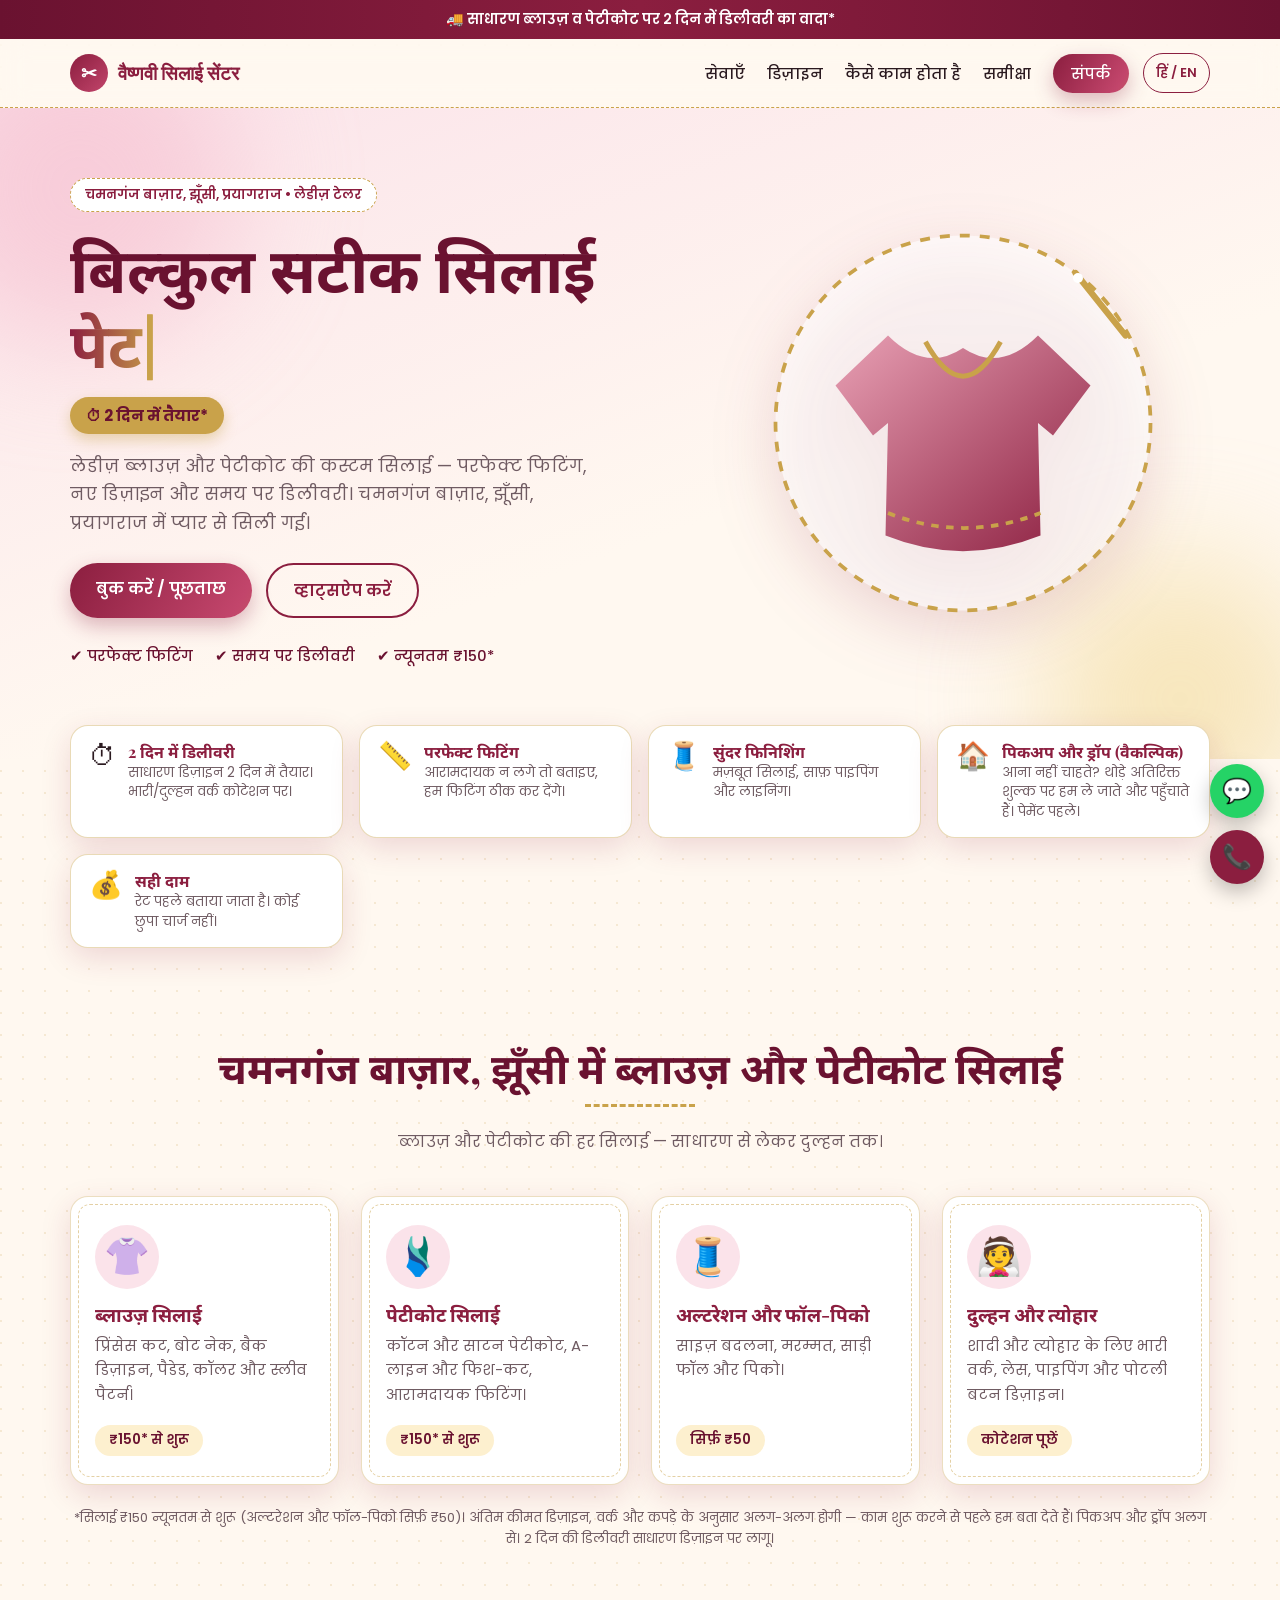
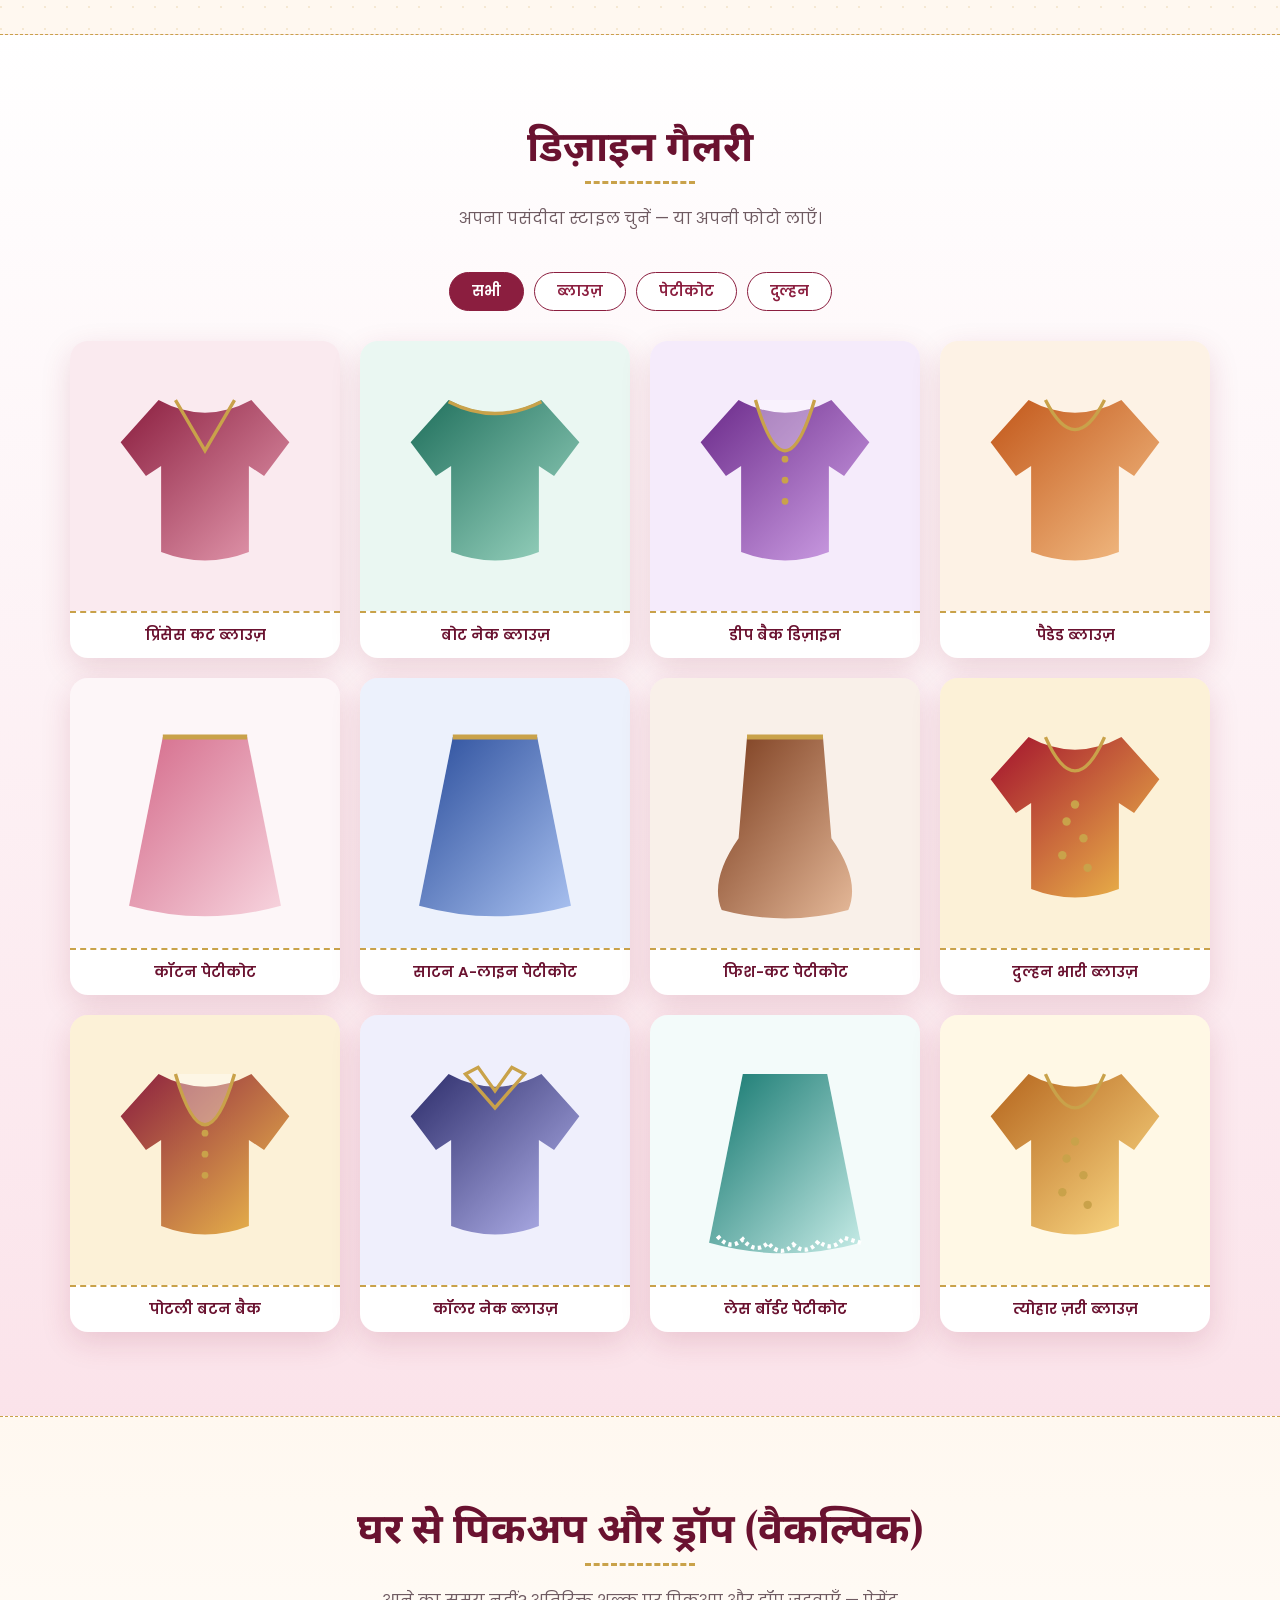
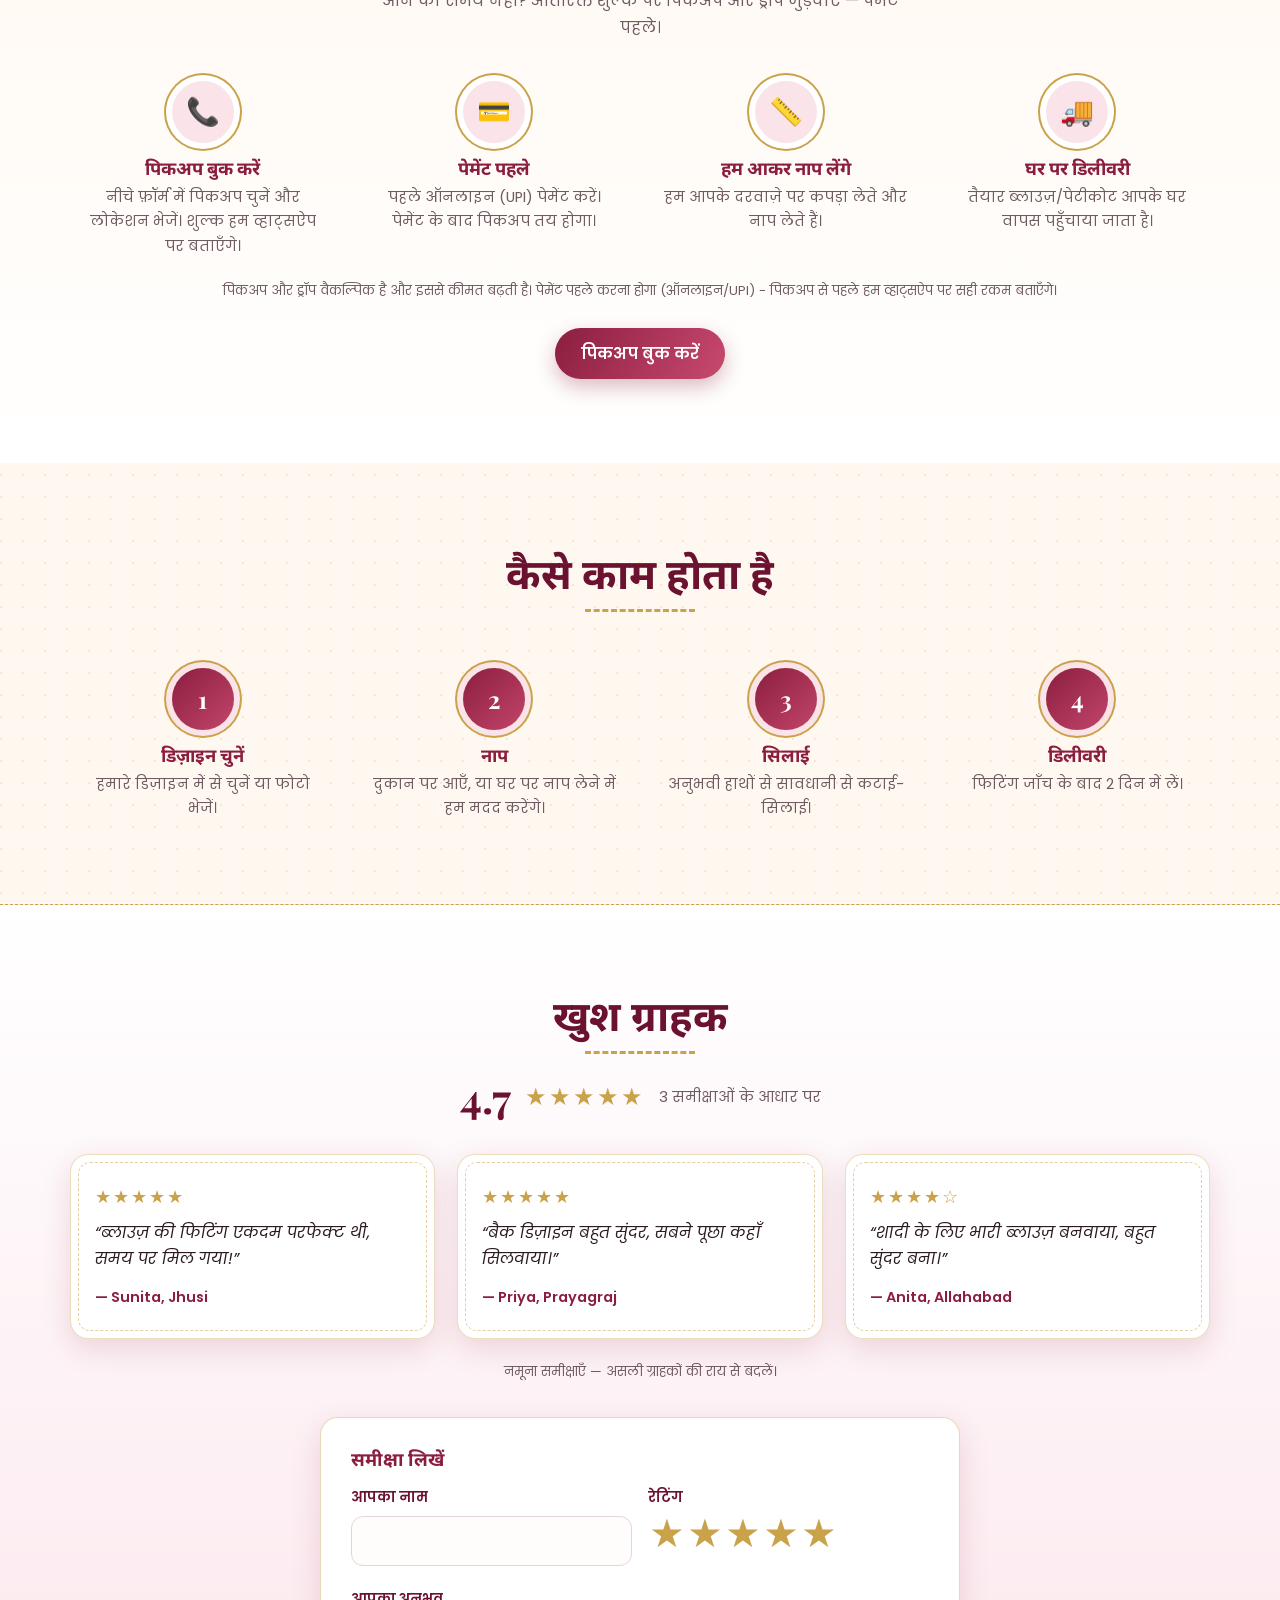
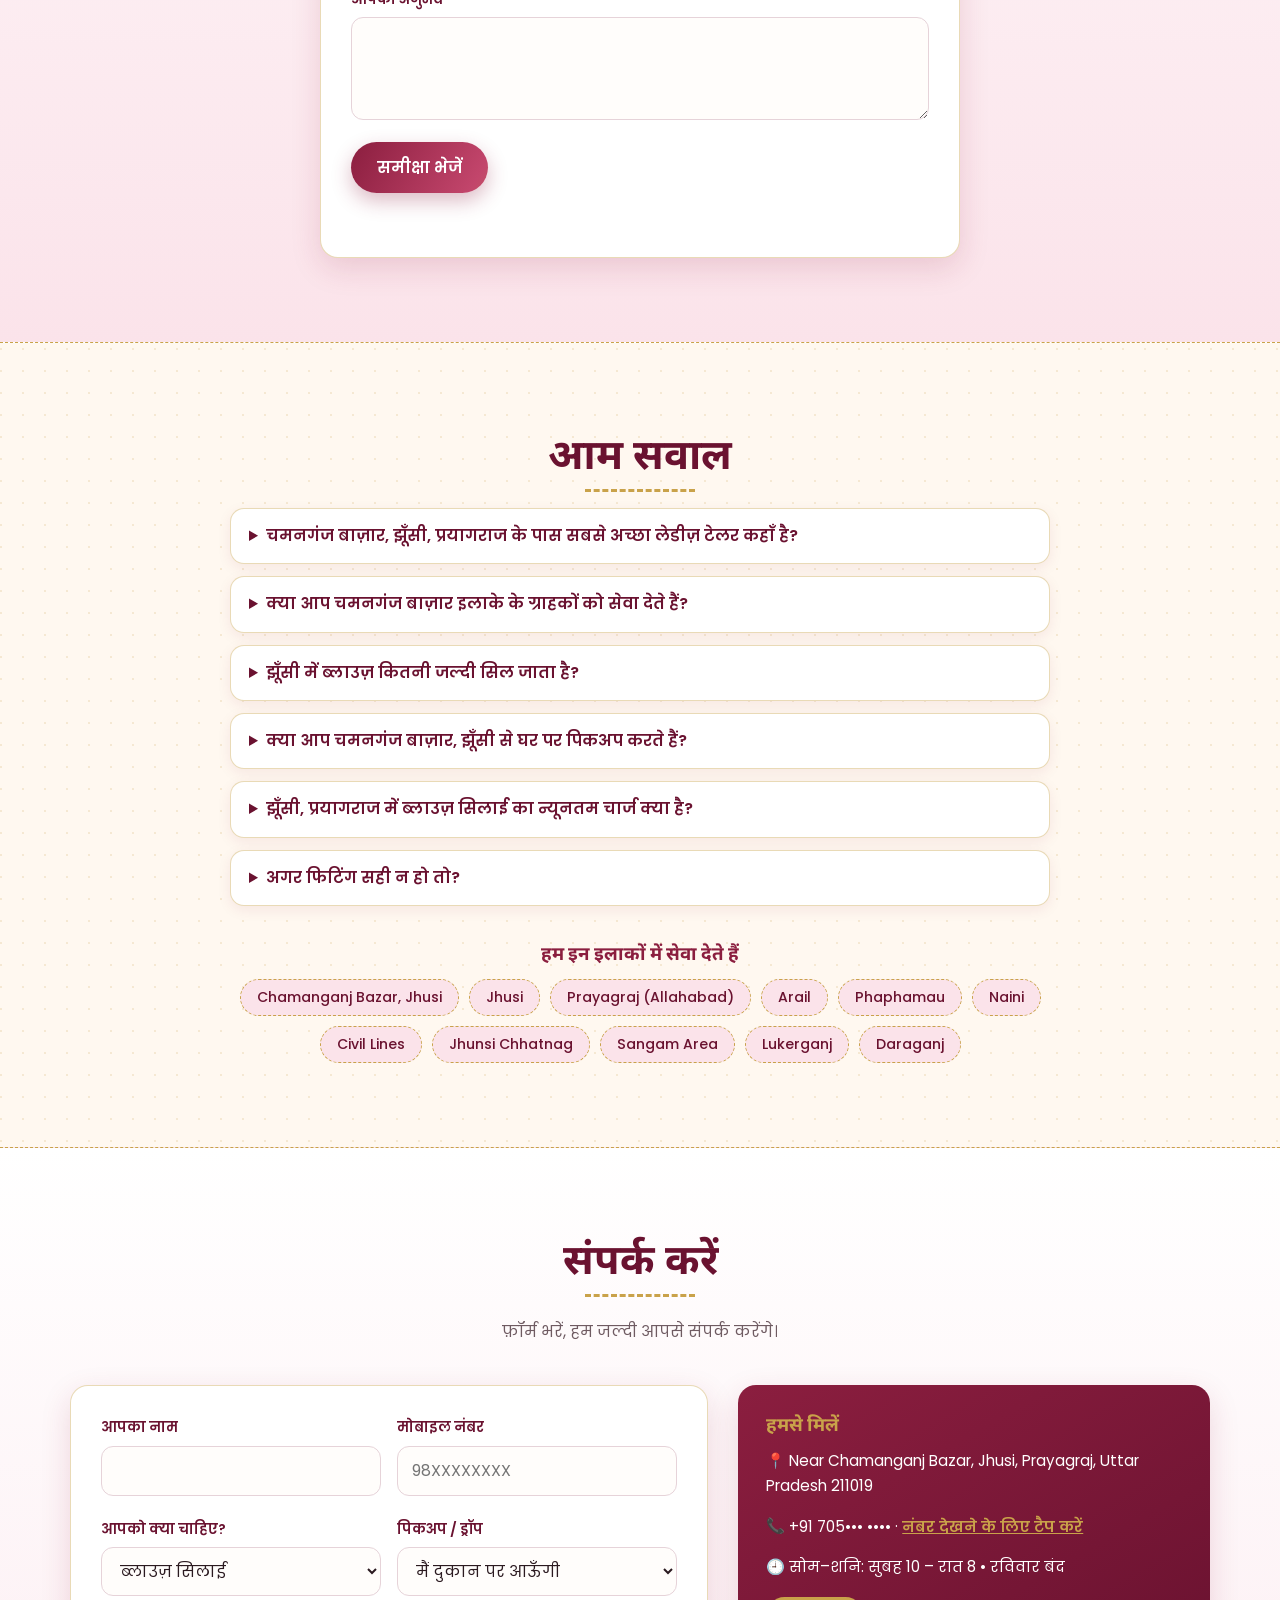
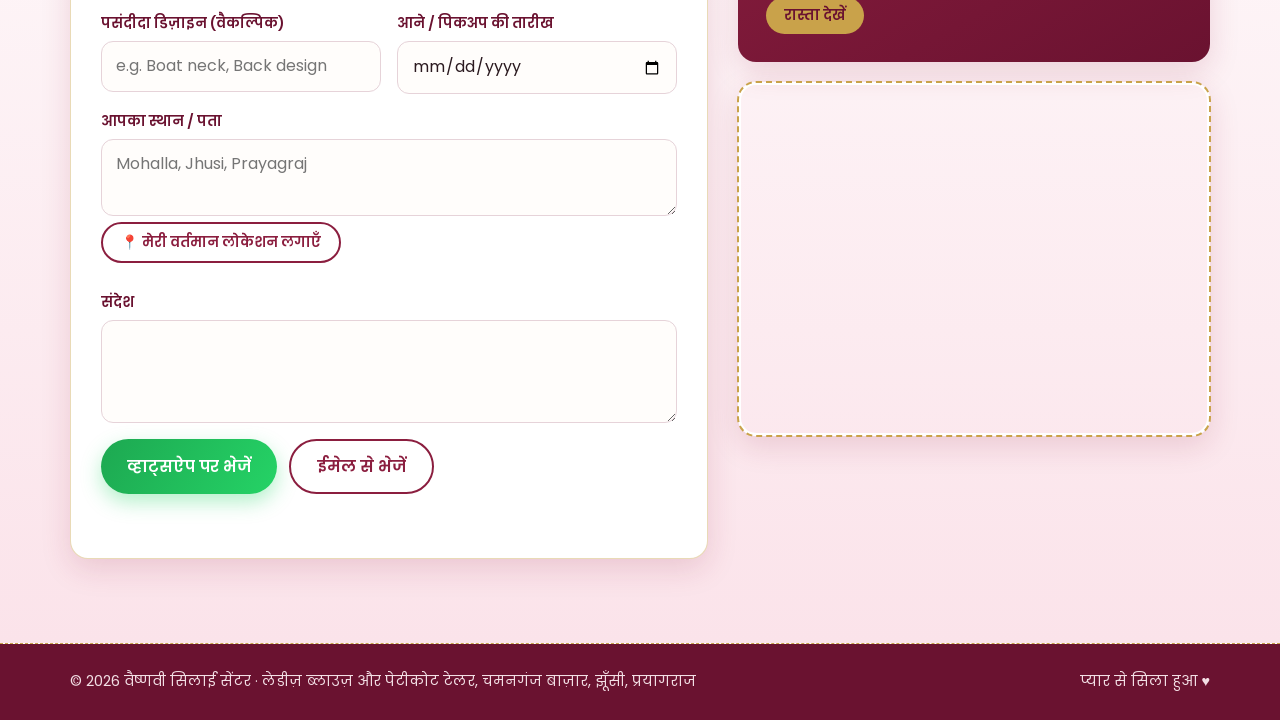
==== commit e07745b7: "Add Google Search Console verification meta tag Co-Authored-By: Claude Sonnet 4.6 <noreply@anthropic" ====
--- a/index.html
+++ b/index.html
@@ -15,6 +15,7 @@
 <meta name="geo.position" content="25.4358;81.9450">
 <meta name="ICBM" content="25.4358, 81.9450">
 <meta name="theme-color" content="#8b1e3f">
+<meta name="google-site-verification" content="2ILCd9560xyqeHy0y7p662bYOQNLNjGc3cf83dv7PP0" />
 <meta property="og:type" content="website">
 <meta property="og:locale" content="en_IN">
 <meta property="og:title" content="Ladies Blouse &amp; Petticoat Tailor in Chamanganj Bazar, Jhusi Prayagraj – 2-Day Delivery">
